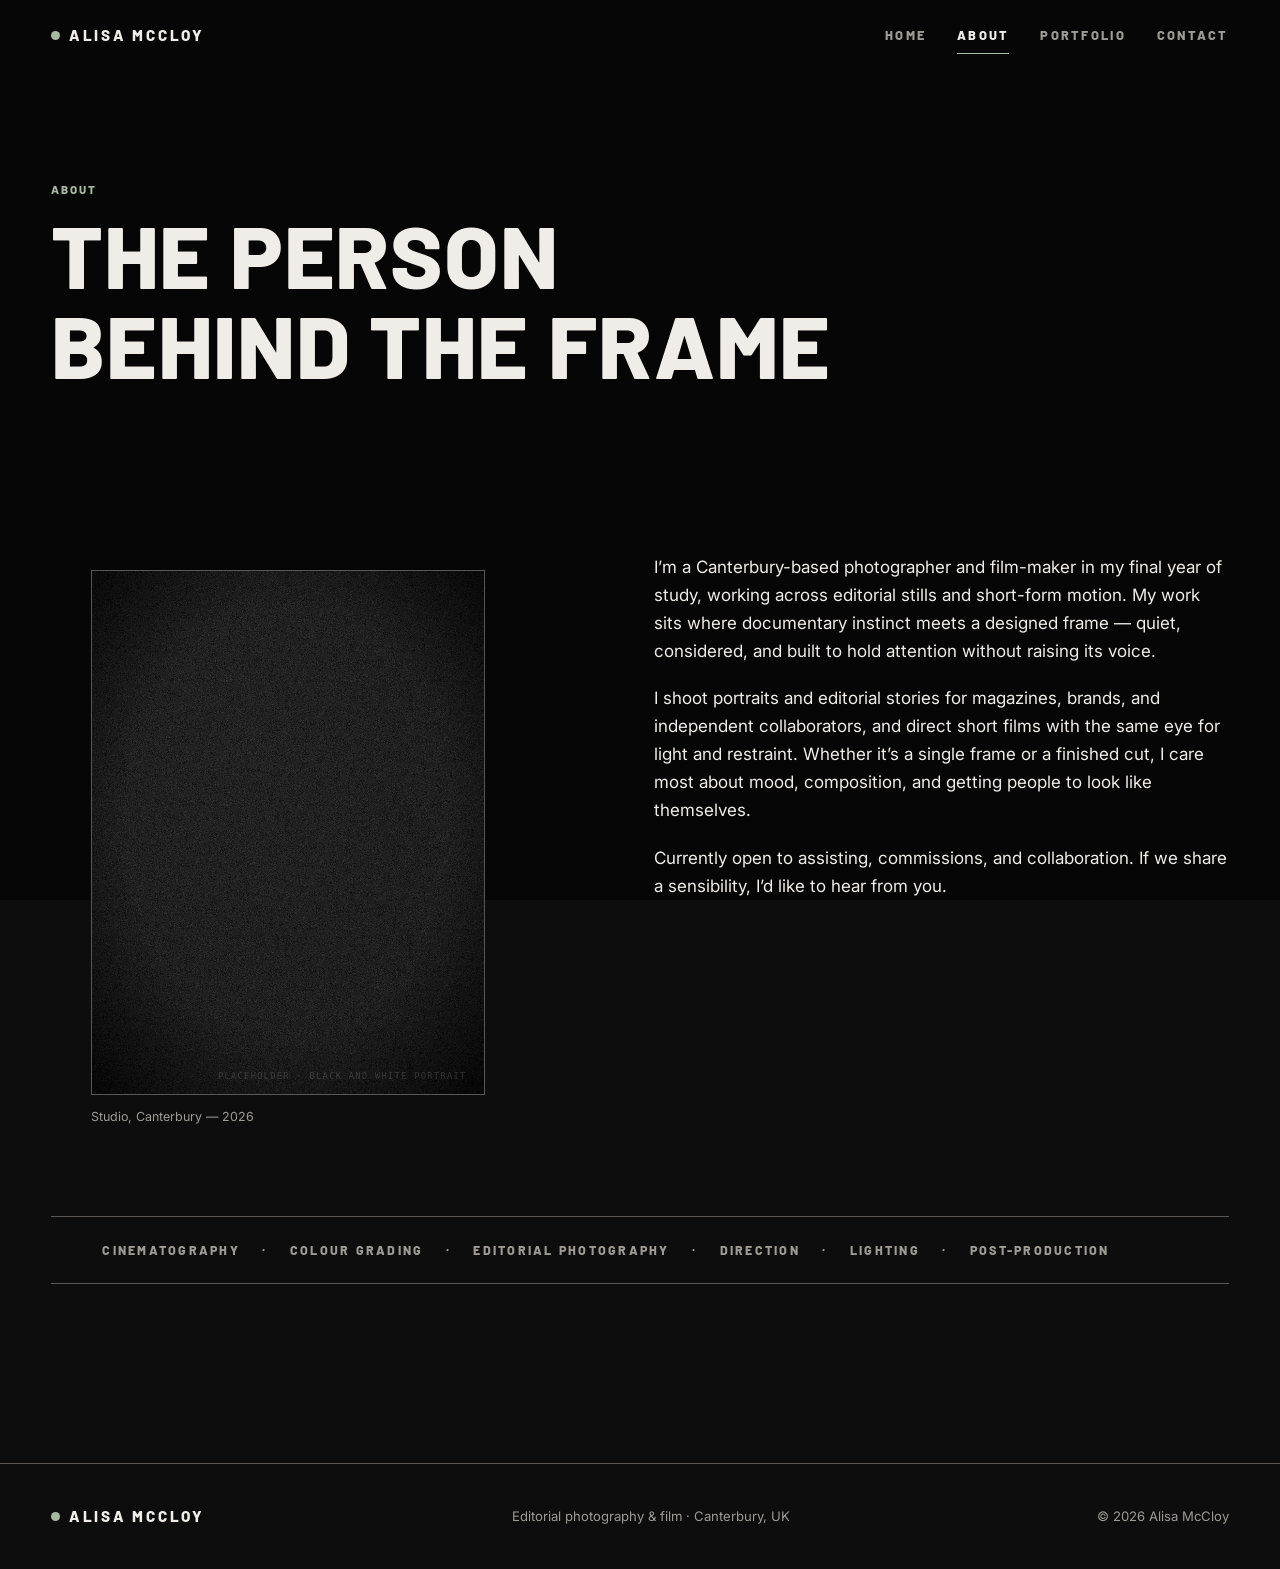
==== about.html @ e1aedb80 "Fix portfolio site for GitHub Pages Fix portfolio site for GitHub Pages" ====
<!DOCTYPE html>
<html lang="en">
<head>
  <meta charset="UTF-8" />
  <meta name="viewport" content="width=device-width, initial-scale=1.0" />
  <title>About — Alisa McCloy</title>
  <meta name="description" content="About Alisa McCloy — a Canterbury-based editorial photographer and film-maker working across stills and motion." />
  <link rel="icon" type="image/svg+xml" href="assets/images/favicon.svg" />
  <link rel="preconnect" href="https://fonts.googleapis.com" />
  <link rel="preconnect" href="https://fonts.gstatic.com" crossorigin />
  <link href="https://fonts.googleapis.com/css2?family=Barlow:wght@800&family=Inter:wght@400;500;600&display=swap" rel="stylesheet" />
  <link rel="stylesheet" href="css/styles.css" />
</head>
<body>
  <a class="skip-link" href="#main">Skip to content</a>

  <div class="bg-stage" data-section="about" aria-hidden="true">
    <div class="bg-stage__layer layer--home"      style="background-image:url('assets/images/bg-home.svg')"></div>
    <div class="bg-stage__layer layer--about"     style="background-image:url('assets/images/bg-about.svg')"></div>
    <div class="bg-stage__layer layer--portfolio" style="background-image:url('assets/images/bg-portfolio.svg')"></div>
    <div class="bg-stage__layer layer--contact"   style="background-image:url('assets/images/bg-contact.svg')"></div>
  </div>

  <header class="nav" id="nav">
    <a class="nav__brand" href="index.html"><span class="dot"></span>Alisa McCloy</a>
    <button class="nav__toggle" aria-label="Toggle menu" aria-expanded="false" aria-controls="nav-links">
      <svg width="22" height="22" viewBox="0 0 22 22" fill="none" stroke="currentColor" stroke-width="1.6"><path d="M3 6h16M3 11h16M3 16h16"/></svg>
    </button>
    <nav class="nav__links" id="nav-links" aria-label="Primary">
      <a class="nav__link" data-bg="home"      href="index.html">Home</a>
      <a class="nav__link" data-bg="about"     href="about.html"     aria-current="page">About</a>
      <a class="nav__link" data-bg="portfolio" href="portfolio.html">Portfolio</a>
      <a class="nav__link" data-bg="contact"   href="contact.html">Contact</a>
    </nav>
  </header>

  <main id="main">
    <header class="page-head container">
      <p class="eyebrow">About</p>
      <h1 class="page-head__title">The Person<br />Behind the Frame</h1>
    </header>

    <section class="section container">
      <div class="grid12 about__grid">
        <figure class="about__portrait">
          <img src="assets/images/portrait.svg" alt="Black-and-white studio portrait of Alisa McCloy" loading="lazy" />
          <figcaption>Studio, Canterbury — 2026</figcaption>
        </figure>
        <div class="about__bio">
          <p>I’m a Canterbury-based photographer and film-maker in my final year of study, working across editorial stills and short-form motion. My work sits where documentary instinct meets a designed frame — quiet, considered, and built to hold attention without raising its voice.</p>
          <p>I shoot portraits and editorial stories for magazines, brands, and independent collaborators, and direct short films with the same eye for light and restraint. Whether it’s a single frame or a finished cut, I care most about mood, composition, and getting people to look like themselves.</p>
          <p>Currently open to assisting, commissions, and collaboration. If we share a sensibility, I’d like to hear from you.</p>
        </div>
      </div>

      <div class="skillstrip">
        <div class="container skillstrip__inner" role="list" aria-label="Skills">
          <span class="skill" role="listitem">Cinematography</span><span class="sep">·</span>
          <span class="skill" role="listitem">Colour Grading</span><span class="sep">·</span>
          <span class="skill" role="listitem">Editorial Photography</span><span class="sep">·</span>
          <span class="skill" role="listitem">Direction</span><span class="sep">·</span>
          <span class="skill" role="listitem">Lighting</span><span class="sep">·</span>
          <span class="skill" role="listitem">Post-Production</span>
        </div>
      </div>
    </section>
  </main>

  <footer class="footer">
    <div class="container footer__row">
      <span class="nav__brand"><span class="dot"></span>Alisa McCloy</span>
      <span class="footer__meta">Editorial photography &amp; film · Canterbury, UK</span>
      <span class="footer__meta">© <span id="yr">2026</span> Alisa McCloy</span>
    </div>
  </footer>

  <script src="js/main.js"></script>
  <script>document.getElementById('yr').textContent = new Date().getFullYear();</script>
</body>
</html>
---- css/styles.css ----
/* ============================================================
   FILM PORTFOLIO — STYLES
   Edit the tokens in :root below to restyle the whole site.
   ============================================================ */

:root {
  /* — Colour palette ————————————————————————————— */
  --bg:             #0D0D0D;
  --surface:        #161616;
  --accent:         #A8B9A3;   /* muted sage */
  --accent-dim:     #7C8A77;   /* dimmer sage for borders / hovers */
  --text-primary:   #F0EDE8;
  --text-secondary: #9E9A94;
  --divider:        #5C5855;
  --scrim:          rgba(0, 0, 0, 0.55);

  /* To revert to gold:    --accent:#C8A96E; --accent-dim:#9b8350;
     For editorial red:    --accent:#BF4D3B; --accent-dim:#8f3a2c; */

  /* — Typography ————————————————————————————————— */
  --font-display: "Barlow", system-ui, sans-serif;
  --font-body:    "Inter", system-ui, sans-serif;
  --nav-tracking: 0.18em;

  /* — Layout ————————————————————————————————————— */
  --maxw: 1280px;
  --gutter: clamp(1.25rem, 4vw, 3.5rem);
  --col-gap: clamp(1rem, 2.2vw, 2rem);
  --nav-h: 72px;
  --ease: 0.4s ease;
}

/* — Reset ——————————————————————————————————————— */
*, *::before, *::after { box-sizing: border-box; }
html { -webkit-text-size-adjust: 100%; scroll-behavior: smooth; }
body {
  margin: 0;
  min-height: 100vh;
  background: var(--bg);
  color: var(--text-primary);
  font-family: var(--font-body);
  font-weight: 400;
  font-size: clamp(1rem, 0.6vw + 0.85rem, 1.0625rem);
  line-height: 1.65;
  -webkit-font-smoothing: antialiased;
  text-rendering: optimizeLegibility;
}
img { display: block; max-width: 100%; height: auto; }
a { color: inherit; text-decoration: none; }
button { font: inherit; cursor: pointer; }
:focus-visible {
  outline: 2px solid var(--accent);
  outline-offset: 3px;
}

/* — Headings (all-caps display per brief; no gradients on type) ——— */
h1, h2, h3, .display {
  font-family: var(--font-display);
  font-weight: 800;
  text-transform: uppercase;
  line-height: 1.02;
  margin: 0;
  letter-spacing: 0.01em;
}

/* — Layout helpers ———————————————————————————————— */
.container { width: 100%; max-width: var(--maxw); margin-inline: auto; padding-inline: var(--gutter); }
.grid12 { display: grid; grid-template-columns: repeat(12, 1fr); gap: var(--col-gap); }
.eyebrow {
  font-family: var(--font-display);
  font-weight: 800;
  text-transform: uppercase;
  letter-spacing: var(--nav-tracking);
  font-size: 0.72rem;
  color: var(--accent);
}
.section { padding-block: clamp(4rem, 9vw, 8rem); }
.divider { height: 1px; background: var(--divider); border: 0; opacity: 0.5; }

/* ============================================================
   NAV-HOVER BACKGROUND CROSSFADE  (the signature interaction)
   A fixed stack of section images sits behind everything.
   Hovering / focusing a nav link fades the matching image in.
   ============================================================ */
.bg-stage { position: fixed; inset: 0; z-index: -2; background: var(--bg); }
.bg-stage__layer {
  position: absolute; inset: 0;
  background-size: cover;
  background-position: center;
  opacity: 0;
  transition: opacity var(--ease);
  will-change: opacity;
}
.bg-stage__layer.is-active { opacity: 1; }
.bg-stage::after {            /* dark scrim so content stays legible */
  content: ""; position: absolute; inset: 0;
  background: var(--scrim); z-index: 1;
}
.bg-stage[data-section="home"]      .layer--home      { opacity: 1; } /* home shows its still by default */
.bg-stage[data-section="home"]      .layer--home.is-active { opacity: 1; }

@media (prefers-reduced-motion: reduce) {
  .bg-stage__layer { transition: none; }
}
@media (hover: none) {
  .hero__cue { display: none; }
}

/* ============================================================
   NAVIGATION
   ============================================================ */
.nav {
  position: fixed; top: 0; left: 0; right: 0; z-index: 50;
  height: var(--nav-h);
  display: flex; align-items: center;
  padding-inline: var(--gutter);
  background: transparent;
  transition: background var(--ease), border-color var(--ease);
  border-bottom: 1px solid transparent;
}
.nav.is-scrolled {
  background: rgba(13, 13, 13, 0.85);
  -webkit-backdrop-filter: blur(10px);
  backdrop-filter: blur(10px);
  border-bottom: 1px solid var(--divider);
}
.nav__brand {
  font-family: var(--font-display); font-weight: 800;
  text-transform: uppercase; letter-spacing: var(--nav-tracking);
  font-size: 0.95rem; color: var(--text-primary);
  display: inline-flex; align-items: center; gap: 0.55rem;
}
.nav__brand .dot { width: 9px; height: 9px; border-radius: 50%; background: var(--accent); }
.nav__links { margin-left: auto; display: flex; gap: clamp(1rem, 2.4vw, 2.6rem); align-items: center; }
.nav__link {
  font-family: var(--font-display); font-weight: 800;
  text-transform: uppercase; letter-spacing: var(--nav-tracking);
  font-size: 0.8rem; color: var(--text-secondary);
  padding-block: 0.4rem;
  position: relative;
  transition: color var(--ease);
}
.nav__link::after {
  content: ""; position: absolute; left: 0; bottom: -2px;
  width: 100%; height: 1px; background: var(--accent);
  transform: scaleX(0); transform-origin: left;
  transition: transform var(--ease);
}
.nav__link:hover, .nav__link:focus-visible { color: var(--text-primary); }
.nav__link:hover::after, .nav__link:focus-visible::after { transform: scaleX(1); }
.nav__link[aria-current="page"] { color: var(--text-primary); }
.nav__link[aria-current="page"]::after { transform: scaleX(1); }

/* Mobile nav toggle */
.nav__toggle { display: none; background: none; border: 0; color: var(--text-primary); padding: 0.4rem; }
.nav__toggle svg { display: block; }

@media (max-width: 760px) {
  .nav__toggle { display: inline-flex; margin-left: auto; }
  .nav__links {
    position: fixed; inset: var(--nav-h) 0 auto 0; margin: 0;
    flex-direction: column; align-items: flex-start; gap: 0;
    background: var(--bg); border-bottom: 1px solid var(--divider);
    padding: 0.5rem var(--gutter) 1.25rem;
    transform: translateY(-120%); transition: transform var(--ease);
  }
  .nav__links.is-open { transform: translateY(0); }
  .nav__link { width: 100%; padding-block: 0.9rem; font-size: 1rem; border-bottom: 1px solid var(--surface); }
}

/* ============================================================
   FOOTER
   ============================================================ */
.footer { border-top: 1px solid var(--divider); padding-block: 2.5rem; margin-top: 4rem; }
.footer__row { display: flex; flex-wrap: wrap; gap: 1rem 2rem; align-items: center; justify-content: space-between; }
.footer__meta { color: var(--text-secondary); font-size: 0.82rem; }
.footer .socials { display: flex; gap: 1.25rem; }

/* ============================================================
   BUTTONS / LINKS
   ============================================================ */
.btn {
  display: inline-flex; align-items: center; gap: 0.7rem;
  font-family: var(--font-display); font-weight: 800;
  text-transform: uppercase; letter-spacing: var(--nav-tracking);
  font-size: 0.8rem;
  color: var(--bg); background: var(--accent);
  padding: 0.95rem 1.6rem; border: 1px solid var(--accent);
  transition: background var(--ease), color var(--ease), transform var(--ease);
}
.btn:hover, .btn:focus-visible { background: transparent; color: var(--accent); }
.btn--ghost { background: transparent; color: var(--text-primary); border-color: var(--divider); }
.btn--ghost:hover, .btn--ghost:focus-visible { color: var(--accent); border-color: var(--accent); }
.btn .arrow { transition: transform var(--ease); }
.btn:hover .arrow { transform: translateX(4px); }

/* ============================================================
   HERO (home)
   ============================================================ */
.hero { min-height: 100vh; display: grid; place-items: center; text-align: center; position: relative; padding-top: var(--nav-h); }
.hero__inner { max-width: 60rem; padding-inline: var(--gutter); }
.hero__title { font-size: clamp(2.6rem, 9.2vw, 7.25rem); letter-spacing: -0.01em; }
.hero__title .line { display: block; }
.hero__title .accent { color: var(--accent); }
.hero__sub { color: var(--text-secondary); max-width: 40ch; margin: 1.5rem auto 2.25rem; }
.hero__cue {
  position: absolute; bottom: 2rem; left: 50%; transform: translateX(-50%);
  font-family: var(--font-display); font-weight: 800; text-transform: uppercase;
  letter-spacing: var(--nav-tracking); font-size: 0.66rem; color: var(--text-secondary);
}

/* Generic page header (about/portfolio/contact) */
.page-head { padding-top: calc(var(--nav-h) + clamp(3rem, 8vw, 6rem)); padding-bottom: clamp(1.5rem, 4vw, 3rem); }
.page-head__title { font-size: clamp(2.4rem, 7vw, 5.5rem); }
.page-head__lede { color: var(--text-secondary); max-width: 52ch; margin-top: 1.25rem; }

/* ============================================================
   ABOUT
   ============================================================ */
.about__grid { align-items: start; }
.about__portrait { grid-column: span 5; }
.about__portrait img { width: 100%; filter: grayscale(1) contrast(1.05); border: 1px solid var(--divider); }
.about__portrait figcaption { color: var(--text-secondary); font-size: 0.78rem; margin-top: 0.75rem; }
.about__bio { grid-column: 7 / span 6; }
.about__bio p { margin-top: 0; }
.about__bio p + p { margin-top: 1.2rem; }
@media (max-width: 860px) {
  .about__portrait, .about__bio { grid-column: 1 / -1; }
  .about__bio { margin-top: 2.5rem; }
}

.skillstrip { border-block: 1px solid var(--divider); margin-top: clamp(2.5rem, 6vw, 4.5rem); }
.skillstrip__inner {
  display: flex; flex-wrap: wrap; gap: 0.6rem 1.4rem; padding-block: 1.4rem;
  font-family: var(--font-display); font-weight: 800; text-transform: uppercase;
  letter-spacing: var(--nav-tracking); font-size: 0.78rem; color: var(--text-secondary);
}
.skillstrip__inner span.sep { color: var(--accent); }
.skillstrip__inner span.skill:hover { color: var(--text-primary); }

/* ============================================================
   PORTFOLIO
   ============================================================ */
.filter { display: inline-flex; gap: 0.4rem; border: 1px solid var(--divider); padding: 0.3rem; margin-bottom: clamp(2rem, 5vw, 3rem); }
.filter__btn {
  font-family: var(--font-display); font-weight: 800; text-transform: uppercase;
  letter-spacing: var(--nav-tracking); font-size: 0.72rem;
  color: var(--text-secondary); background: transparent; border: 0;
  padding: 0.6rem 1.1rem; transition: color var(--ease), background var(--ease);
}
.filter__btn[aria-pressed="true"] { color: var(--bg); background: var(--accent); }

.work-grid { columns: 3; column-gap: var(--col-gap); }
@media (max-width: 900px) { .work-grid { columns: 2; } }
@media (max-width: 560px) { .work-grid { columns: 1; } }
.work {
  break-inside: avoid; margin-bottom: var(--col-gap); position: relative;
  display: block; width: 100%; border: 1px solid transparent; overflow: hidden;
  background: var(--surface); transition: border-color var(--ease);
  -webkit-appearance: none; appearance: none; text-align: left; padding: 0;
  color: inherit;
}
.work img { width: 100%; transition: transform 0.5s ease, opacity var(--ease); }
.work__overlay {
  position: absolute; inset: 0; display: flex; align-items: flex-end;
  padding: 1.1rem; background: linear-gradient(to top, rgba(0,0,0,0.7), rgba(0,0,0,0) 55%);
  opacity: 0; transition: opacity var(--ease);
}
.work__title { font-family: var(--font-display); font-weight: 800; text-transform: uppercase;
  letter-spacing: 0.1em; font-size: 0.82rem; color: var(--text-primary); }
.work__meta { display: block; font-family: var(--font-body); font-weight: 400;
  text-transform: none; letter-spacing: 0; font-size: 0.72rem; color: var(--text-secondary); margin-top: 0.2rem; }
.work:hover, .work:focus-visible { border-color: var(--accent); }
.work:hover .work__overlay, .work:focus-visible .work__overlay { opacity: 1; }
.work[hidden] { display: none; }

/* Lightbox / film modal */
.lightbox { position: fixed; inset: 0; z-index: 100; display: none; place-items: center;
  background: rgba(5,5,5,0.92); padding: var(--gutter); }
.lightbox.is-open { display: grid; }
.lightbox__stage { max-width: min(1100px, 92vw); max-height: 86vh; width: 100%; }
.lightbox__stage img { width: 100%; max-height: 86vh; object-fit: contain; margin-inline: auto; }
.lightbox__frame { position: relative; width: 100%; aspect-ratio: 16 / 9; background: #000; }
.lightbox__frame iframe { position: absolute; inset: 0; width: 100%; height: 100%; border: 0; }
.lightbox__cap { color: var(--text-secondary); font-size: 0.8rem; margin-top: 0.9rem; text-align: center; }
.lightbox__close {
  position: absolute; top: 1.1rem; right: 1.3rem; background: none; border: 1px solid var(--divider);
  color: var(--text-primary); width: 44px; height: 44px; display: grid; place-items: center;
  transition: border-color var(--ease), color var(--ease);
}
.lightbox__close:hover { border-color: var(--accent); color: var(--accent); }

/* ============================================================
   CONTACT
   ============================================================ */
.contact__grid { align-items: start; }
.contact__form { grid-column: 1 / span 7; }
.contact__aside { grid-column: 9 / span 4; }
@media (max-width: 860px) {
  .contact__form, .contact__aside { grid-column: 1 / -1; }
  .contact__aside { margin-top: 2.5rem; }
}
.field { margin-bottom: 1.4rem; }
.field label {
  display: block; font-family: var(--font-display); font-weight: 800; text-transform: uppercase;
  letter-spacing: var(--nav-tracking); font-size: 0.7rem; color: var(--text-secondary); margin-bottom: 0.55rem;
}
.field input, .field textarea {
  width: 100%; background: var(--surface); color: var(--text-primary);
  border: 1px solid var(--divider); padding: 0.9rem 1rem; font: inherit;
  transition: border-color var(--ease);
}
.field input:focus, .field textarea:focus { outline: none; border-color: var(--accent); }
.field textarea { min-height: 160px; resize: vertical; }
.form__status { min-height: 1.4rem; font-size: 0.85rem; color: var(--accent); margin-top: 0.4rem; }
.contact__aside h3 { font-size: 1rem; letter-spacing: 0.08em; margin-bottom: 0.6rem; }
.contact__aside a.maillink { color: var(--accent); border-bottom: 1px solid var(--accent-dim); }
.contact__aside .loc { color: var(--text-secondary); font-size: 0.85rem; margin-top: 1.5rem; }
.socials a {
  display: inline-flex; align-items: center; gap: 0.5rem; color: var(--text-secondary);
  font-family: var(--font-display); font-weight: 800; text-transform: uppercase;
  letter-spacing: 0.12em; font-size: 0.74rem; transition: color var(--ease);
}
.socials a:hover, .socials a:focus-visible { color: var(--accent); }
.contact__aside .socials { display: flex; gap: 1.4rem; margin-top: 1.25rem; flex-wrap: wrap; }

/* Utility */
.visually-hidden {
  position: absolute !important; width: 1px; height: 1px; padding: 0; margin: -1px;
  overflow: hidden; clip: rect(0 0 0 0); white-space: nowrap; border: 0;
}
.skip-link {
  position: absolute; left: 0.5rem; top: -3rem; z-index: 200; background: var(--accent);
  color: var(--bg); padding: 0.6rem 1rem; font-family: var(--font-display); font-weight: 800;
  text-transform: uppercase; letter-spacing: var(--nav-tracking); font-size: 0.75rem;
  transition: top var(--ease);
}
.skip-link:focus { top: 0.5rem; }
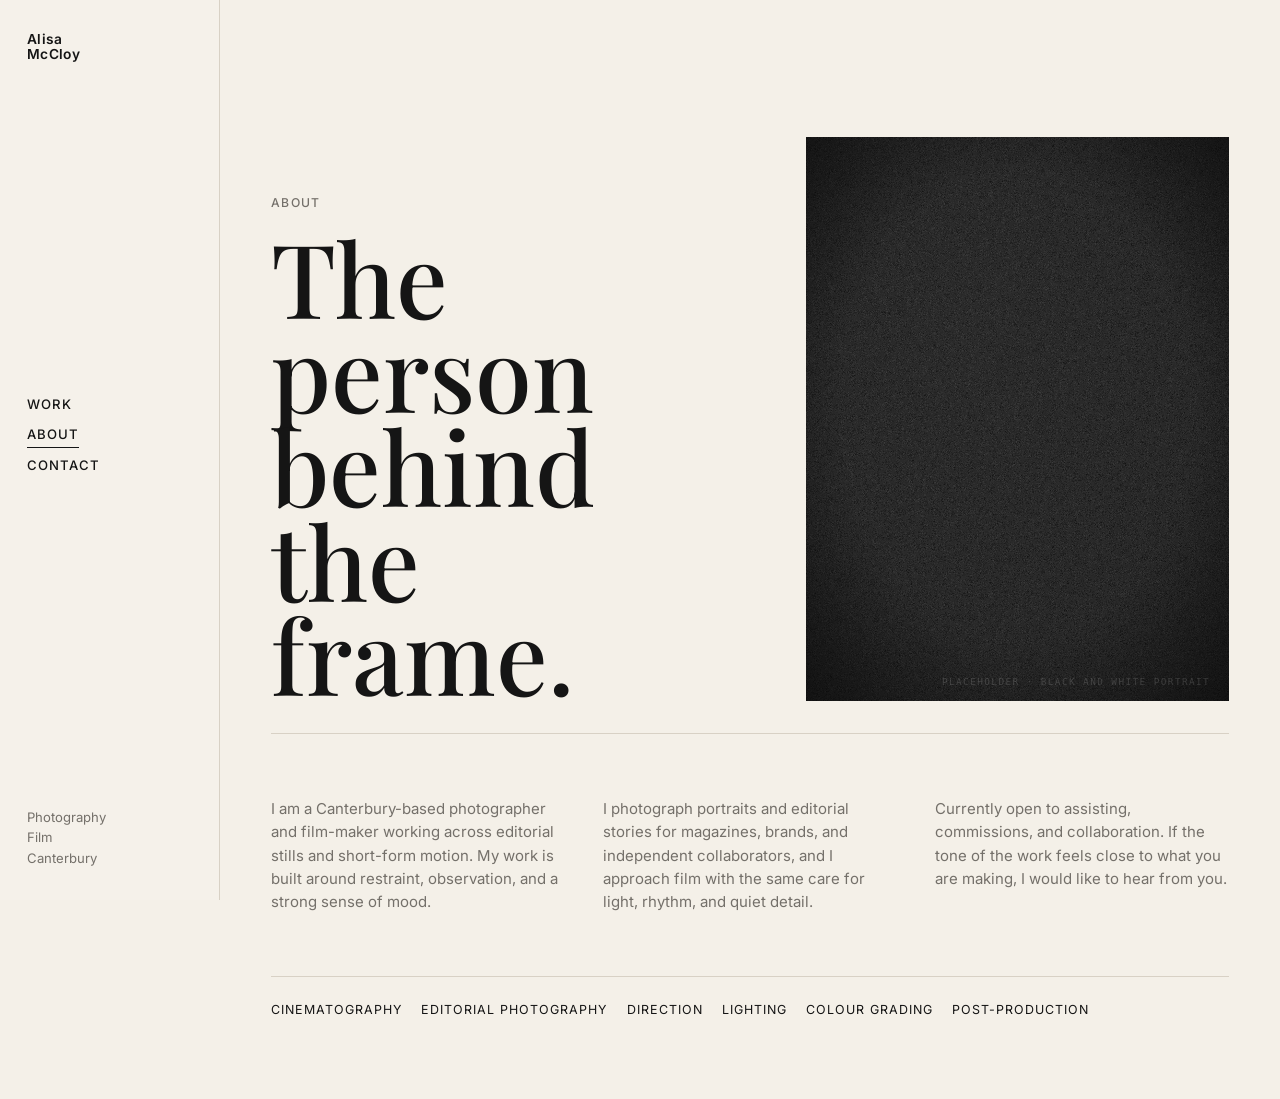
==== commit 7da29cab: "Redesign portfolio site" ====
--- a/about.html
+++ b/about.html
@@ -3,78 +3,55 @@
 <head>
   <meta charset="UTF-8" />
   <meta name="viewport" content="width=device-width, initial-scale=1.0" />
-  <title>About — Alisa McCloy</title>
-  <meta name="description" content="About Alisa McCloy — a Canterbury-based editorial photographer and film-maker working across stills and motion." />
+  <title>About - Alisa McCloy</title>
+  <meta name="description" content="About Alisa McCloy, a Canterbury-based photographer and film-maker." />
   <link rel="icon" type="image/svg+xml" href="assets/images/favicon.svg" />
   <link rel="preconnect" href="https://fonts.googleapis.com" />
   <link rel="preconnect" href="https://fonts.gstatic.com" crossorigin />
-  <link href="https://fonts.googleapis.com/css2?family=Barlow:wght@800&family=Inter:wght@400;500;600&display=swap" rel="stylesheet" />
+  <link href="https://fonts.googleapis.com/css2?family=Inter:wght@400;500;600&family=Playfair+Display:wght@500;600&display=swap" rel="stylesheet" />
   <link rel="stylesheet" href="css/styles.css" />
 </head>
-<body>
+<body data-page="about">
   <a class="skip-link" href="#main">Skip to content</a>
 
-  <div class="bg-stage" data-section="about" aria-hidden="true">
-    <div class="bg-stage__layer layer--home"      style="background-image:url('assets/images/bg-home.svg')"></div>
-    <div class="bg-stage__layer layer--about"     style="background-image:url('assets/images/bg-about.svg')"></div>
-    <div class="bg-stage__layer layer--portfolio" style="background-image:url('assets/images/bg-portfolio.svg')"></div>
-    <div class="bg-stage__layer layer--contact"   style="background-image:url('assets/images/bg-contact.svg')"></div>
-  </div>
-
-  <header class="nav" id="nav">
-    <a class="nav__brand" href="index.html"><span class="dot"></span>Alisa McCloy</a>
-    <button class="nav__toggle" aria-label="Toggle menu" aria-expanded="false" aria-controls="nav-links">
-      <svg width="22" height="22" viewBox="0 0 22 22" fill="none" stroke="currentColor" stroke-width="1.6"><path d="M3 6h16M3 11h16M3 16h16"/></svg>
-    </button>
-    <nav class="nav__links" id="nav-links" aria-label="Primary">
-      <a class="nav__link" data-bg="home"      href="index.html">Home</a>
-      <a class="nav__link" data-bg="about"     href="about.html"     aria-current="page">About</a>
-      <a class="nav__link" data-bg="portfolio" href="portfolio.html">Portfolio</a>
-      <a class="nav__link" data-bg="contact"   href="contact.html">Contact</a>
+  <header class="side-nav" aria-label="Site navigation">
+    <a class="brand" href="index.html">Alisa<br />McCloy</a>
+    <button class="menu-toggle" type="button" aria-expanded="false" aria-controls="site-menu">Menu</button>
+    <nav class="site-menu" id="site-menu">
+      <a href="portfolio.html">Work</a>
+      <a href="about.html" aria-current="page">About</a>
+      <a href="contact.html">Contact</a>
     </nav>
+    <p class="side-note">Photography<br />Film<br />Canterbury</p>
   </header>
 
-  <main id="main">
-    <header class="page-head container">
-      <p class="eyebrow">About</p>
-      <h1 class="page-head__title">The Person<br />Behind the Frame</h1>
-    </header>
+  <main id="main" class="page about-page">
+    <section class="split-intro">
+      <div>
+        <p class="kicker">About</p>
+        <h1>The person behind the frame.</h1>
+      </div>
+      <figure>
+        <img src="assets/images/portrait.svg" alt="Black-and-white studio portrait of Alisa McCloy" />
+      </figure>
+    </section>
 
-    <section class="section container">
-      <div class="grid12 about__grid">
-        <figure class="about__portrait">
-          <img src="assets/images/portrait.svg" alt="Black-and-white studio portrait of Alisa McCloy" loading="lazy" />
-          <figcaption>Studio, Canterbury — 2026</figcaption>
-        </figure>
-        <div class="about__bio">
-          <p>I’m a Canterbury-based photographer and film-maker in my final year of study, working across editorial stills and short-form motion. My work sits where documentary instinct meets a designed frame — quiet, considered, and built to hold attention without raising its voice.</p>
-          <p>I shoot portraits and editorial stories for magazines, brands, and independent collaborators, and direct short films with the same eye for light and restraint. Whether it’s a single frame or a finished cut, I care most about mood, composition, and getting people to look like themselves.</p>
-          <p>Currently open to assisting, commissions, and collaboration. If we share a sensibility, I’d like to hear from you.</p>
-        </div>
-      </div>
+    <section class="text-grid">
+      <p>I am a Canterbury-based photographer and film-maker working across editorial stills and short-form motion. My work is built around restraint, observation, and a strong sense of mood.</p>
+      <p>I photograph portraits and editorial stories for magazines, brands, and independent collaborators, and I approach film with the same care for light, rhythm, and quiet detail.</p>
+      <p>Currently open to assisting, commissions, and collaboration. If the tone of the work feels close to what you are making, I would like to hear from you.</p>
+    </section>
 
-      <div class="skillstrip">
-        <div class="container skillstrip__inner" role="list" aria-label="Skills">
-          <span class="skill" role="listitem">Cinematography</span><span class="sep">·</span>
-          <span class="skill" role="listitem">Colour Grading</span><span class="sep">·</span>
-          <span class="skill" role="listitem">Editorial Photography</span><span class="sep">·</span>
-          <span class="skill" role="listitem">Direction</span><span class="sep">·</span>
-          <span class="skill" role="listitem">Lighting</span><span class="sep">·</span>
-          <span class="skill" role="listitem">Post-Production</span>
-        </div>
-      </div>
+    <section class="services" aria-label="Skills">
+      <span>Cinematography</span>
+      <span>Editorial Photography</span>
+      <span>Direction</span>
+      <span>Lighting</span>
+      <span>Colour Grading</span>
+      <span>Post-Production</span>
     </section>
   </main>
 
-  <footer class="footer">
-    <div class="container footer__row">
-      <span class="nav__brand"><span class="dot"></span>Alisa McCloy</span>
-      <span class="footer__meta">Editorial photography &amp; film · Canterbury, UK</span>
-      <span class="footer__meta">© <span id="yr">2026</span> Alisa McCloy</span>
-    </div>
-  </footer>
-
   <script src="js/main.js"></script>
-  <script>document.getElementById('yr').textContent = new Date().getFullYear();</script>
 </body>
 </html>
--- a/css/styles.css
+++ b/css/styles.css
@@ -1,338 +1,552 @@
-/* ============================================================
-   FILM PORTFOLIO — STYLES
-   Edit the tokens in :root below to restyle the whole site.
-   ============================================================ */
-
 :root {
-  /* — Colour palette ————————————————————————————— */
-  --bg:             #0D0D0D;
-  --surface:        #161616;
-  --accent:         #A8B9A3;   /* muted sage */
-  --accent-dim:     #7C8A77;   /* dimmer sage for borders / hovers */
-  --text-primary:   #F0EDE8;
-  --text-secondary: #9E9A94;
-  --divider:        #5C5855;
-  --scrim:          rgba(0, 0, 0, 0.55);
-
-  /* To revert to gold:    --accent:#C8A96E; --accent-dim:#9b8350;
-     For editorial red:    --accent:#BF4D3B; --accent-dim:#8f3a2c; */
-
-  /* — Typography ————————————————————————————————— */
-  --font-display: "Barlow", system-ui, sans-serif;
-  --font-body:    "Inter", system-ui, sans-serif;
-  --nav-tracking: 0.18em;
-
-  /* — Layout ————————————————————————————————————— */
-  --maxw: 1280px;
-  --gutter: clamp(1.25rem, 4vw, 3.5rem);
-  --col-gap: clamp(1rem, 2.2vw, 2rem);
-  --nav-h: 72px;
-  --ease: 0.4s ease;
-}
-
-/* — Reset ——————————————————————————————————————— */
-*, *::before, *::after { box-sizing: border-box; }
-html { -webkit-text-size-adjust: 100%; scroll-behavior: smooth; }
+  --paper: #f4f0e8;
+  --ink: #151515;
+  --muted: #74706a;
+  --line: #d8d1c5;
+  --wash: #e9e2d7;
+  --font-serif: "Playfair Display", Georgia, serif;
+  --font-sans: "Inter", Arial, sans-serif;
+  --side: 220px;
+  --gutter: clamp(1.25rem, 4vw, 4rem);
+  --ease: 240ms ease;
+}
+
+*,
+*::before,
+*::after {
+  box-sizing: border-box;
+}
+
+html {
+  -webkit-text-size-adjust: 100%;
+}
+
 body {
   margin: 0;
-  min-height: 100vh;
-  background: var(--bg);
-  color: var(--text-primary);
-  font-family: var(--font-body);
-  font-weight: 400;
-  font-size: clamp(1rem, 0.6vw + 0.85rem, 1.0625rem);
-  line-height: 1.65;
+  background: var(--paper);
+  color: var(--ink);
+  font-family: var(--font-sans);
+  font-size: 15px;
+  line-height: 1.55;
   -webkit-font-smoothing: antialiased;
   text-rendering: optimizeLegibility;
 }
-img { display: block; max-width: 100%; height: auto; }
-a { color: inherit; text-decoration: none; }
-button { font: inherit; cursor: pointer; }
+
+img {
+  display: block;
+  max-width: 100%;
+  height: auto;
+}
+
+a {
+  color: inherit;
+  text-decoration: none;
+}
+
+button,
+input,
+textarea {
+  font: inherit;
+}
+
+button {
+  cursor: pointer;
+}
+
 :focus-visible {
-  outline: 2px solid var(--accent);
-  outline-offset: 3px;
-}
-
-/* — Headings (all-caps display per brief; no gradients on type) ——— */
-h1, h2, h3, .display {
-  font-family: var(--font-display);
-  font-weight: 800;
+  outline: 1px solid var(--ink);
+  outline-offset: 4px;
+}
+
+.skip-link {
+  position: fixed;
+  top: 1rem;
+  left: 1rem;
+  z-index: 100;
+  transform: translateY(-180%);
+  background: var(--ink);
+  color: var(--paper);
+  padding: 0.7rem 1rem;
+}
+
+.skip-link:focus {
+  transform: translateY(0);
+}
+
+.side-nav {
+  position: fixed;
+  inset: 0 auto 0 0;
+  z-index: 30;
+  width: var(--side);
+  display: grid;
+  grid-template-rows: auto 1fr auto;
+  padding: 2rem 1.7rem;
+  border-right: 1px solid var(--line);
+  background: color-mix(in srgb, var(--paper) 92%, white);
+}
+
+.brand {
+  width: max-content;
+  font-size: 0.86rem;
+  font-weight: 600;
+  line-height: 1.1;
+  letter-spacing: 0.02em;
+}
+
+.menu-toggle {
+  display: none;
+}
+
+.site-menu {
+  align-self: center;
+  display: grid;
+  gap: 0.65rem;
+}
+
+.site-menu a,
+.text-link,
+.filter__btn,
+.social-links a {
+  position: relative;
+  width: max-content;
+  border: 0;
+  background: transparent;
+  color: var(--ink);
+  padding: 0;
+  font-size: 0.82rem;
+  font-weight: 500;
+  letter-spacing: 0.08em;
   text-transform: uppercase;
-  line-height: 1.02;
-  margin: 0;
-  letter-spacing: 0.01em;
-}
-
-/* — Layout helpers ———————————————————————————————— */
-.container { width: 100%; max-width: var(--maxw); margin-inline: auto; padding-inline: var(--gutter); }
-.grid12 { display: grid; grid-template-columns: repeat(12, 1fr); gap: var(--col-gap); }
-.eyebrow {
-  font-family: var(--font-display);
-  font-weight: 800;
+}
+
+.site-menu a::after,
+.text-link::after,
+.social-links a::after {
+  content: "";
+  position: absolute;
+  left: 0;
+  right: 0;
+  bottom: -0.18rem;
+  height: 1px;
+  background: currentColor;
+  transform: scaleX(0);
+  transform-origin: left;
+  transition: transform var(--ease);
+}
+
+.site-menu a:hover::after,
+.site-menu a:focus-visible::after,
+.site-menu a[aria-current="page"]::after,
+.text-link:hover::after,
+.text-link:focus-visible::after,
+.social-links a:hover::after,
+.social-links a:focus-visible::after {
+  transform: scaleX(1);
+}
+
+.side-note {
+  margin: 0;
+  color: var(--muted);
+  font-size: 0.82rem;
+}
+
+.home,
+.page {
+  min-height: 100vh;
+  margin-left: var(--side);
+}
+
+.home {
+  display: grid;
+  grid-template-columns: minmax(0, 1fr) minmax(18rem, 32vw);
+  align-items: end;
+  gap: clamp(2rem, 5vw, 5rem);
+  padding: 2rem var(--gutter);
+}
+
+.home-stage {
+  position: relative;
+  align-self: center;
+  min-height: min(78vh, 760px);
+}
+
+.home-image {
+  position: absolute;
+  inset: 0;
+  margin: 0;
+  opacity: 0;
+  transform: translateY(12px);
+  transition: opacity 420ms ease, transform 420ms ease;
+}
+
+.home-image.is-active {
+  opacity: 1;
+  transform: translateY(0);
+}
+
+.home-image img {
+  width: 100%;
+  height: min(78vh, 760px);
+  object-fit: cover;
+  background: var(--wash);
+  filter: saturate(0.75) contrast(0.98);
+}
+
+.home-copy {
+  max-width: 24rem;
+  padding-bottom: 3vh;
+}
+
+.kicker {
+  margin: 0 0 1.1rem;
+  color: var(--muted);
+  font-size: 0.76rem;
+  font-weight: 500;
+  letter-spacing: 0.1em;
   text-transform: uppercase;
-  letter-spacing: var(--nav-tracking);
-  font-size: 0.72rem;
-  color: var(--accent);
-}
-.section { padding-block: clamp(4rem, 9vw, 8rem); }
-.divider { height: 1px; background: var(--divider); border: 0; opacity: 0.5; }
-
-/* ============================================================
-   NAV-HOVER BACKGROUND CROSSFADE  (the signature interaction)
-   A fixed stack of section images sits behind everything.
-   Hovering / focusing a nav link fades the matching image in.
-   ============================================================ */
-.bg-stage { position: fixed; inset: 0; z-index: -2; background: var(--bg); }
-.bg-stage__layer {
-  position: absolute; inset: 0;
-  background-size: cover;
-  background-position: center;
-  opacity: 0;
-  transition: opacity var(--ease);
-  will-change: opacity;
-}
-.bg-stage__layer.is-active { opacity: 1; }
-.bg-stage::after {            /* dark scrim so content stays legible */
-  content: ""; position: absolute; inset: 0;
-  background: var(--scrim); z-index: 1;
-}
-.bg-stage[data-section="home"]      .layer--home      { opacity: 1; } /* home shows its still by default */
-.bg-stage[data-section="home"]      .layer--home.is-active { opacity: 1; }
-
-@media (prefers-reduced-motion: reduce) {
-  .bg-stage__layer { transition: none; }
-}
-@media (hover: none) {
-  .hero__cue { display: none; }
-}
-
-/* ============================================================
-   NAVIGATION
-   ============================================================ */
-.nav {
-  position: fixed; top: 0; left: 0; right: 0; z-index: 50;
-  height: var(--nav-h);
-  display: flex; align-items: center;
-  padding-inline: var(--gutter);
+}
+
+h1 {
+  margin: 0;
+  font-family: var(--font-serif);
+  font-size: clamp(3.4rem, 8vw, 9rem);
+  font-weight: 500;
+  line-height: 0.92;
+  letter-spacing: 0;
+}
+
+.home-copy p:not(.kicker) {
+  max-width: 20rem;
+  margin: 1.5rem 0 1.8rem;
+  color: var(--muted);
+}
+
+.page {
+  padding: 2rem var(--gutter) 5rem;
+}
+
+.page-head {
+  min-height: 44vh;
+  display: grid;
+  align-content: end;
+  border-bottom: 1px solid var(--line);
+  padding-bottom: 2rem;
+}
+
+.page-head h1,
+.split-intro h1,
+.contact-hero h1 {
+  max-width: 11ch;
+}
+
+.filter {
+  display: flex;
+  flex-wrap: wrap;
+  gap: 1rem 1.4rem;
+  padding: 1.4rem 0 2rem;
+}
+
+.filter__btn {
+  color: var(--muted);
+}
+
+.filter__btn[aria-pressed="true"] {
+  color: var(--ink);
+}
+
+.project-list {
+  display: grid;
+  grid-template-columns: repeat(2, minmax(0, 1fr));
+  gap: clamp(2rem, 5vw, 5rem) clamp(1.5rem, 3vw, 3rem);
+}
+
+.project-card {
+  display: grid;
+  gap: 0.8rem;
+  border: 0;
   background: transparent;
-  transition: background var(--ease), border-color var(--ease);
-  border-bottom: 1px solid transparent;
-}
-.nav.is-scrolled {
-  background: rgba(13, 13, 13, 0.85);
-  -webkit-backdrop-filter: blur(10px);
-  backdrop-filter: blur(10px);
-  border-bottom: 1px solid var(--divider);
-}
-.nav__brand {
-  font-family: var(--font-display); font-weight: 800;
-  text-transform: uppercase; letter-spacing: var(--nav-tracking);
-  font-size: 0.95rem; color: var(--text-primary);
-  display: inline-flex; align-items: center; gap: 0.55rem;
-}
-.nav__brand .dot { width: 9px; height: 9px; border-radius: 50%; background: var(--accent); }
-.nav__links { margin-left: auto; display: flex; gap: clamp(1rem, 2.4vw, 2.6rem); align-items: center; }
-.nav__link {
-  font-family: var(--font-display); font-weight: 800;
-  text-transform: uppercase; letter-spacing: var(--nav-tracking);
-  font-size: 0.8rem; color: var(--text-secondary);
-  padding-block: 0.4rem;
-  position: relative;
-  transition: color var(--ease);
-}
-.nav__link::after {
-  content: ""; position: absolute; left: 0; bottom: -2px;
-  width: 100%; height: 1px; background: var(--accent);
-  transform: scaleX(0); transform-origin: left;
-  transition: transform var(--ease);
-}
-.nav__link:hover, .nav__link:focus-visible { color: var(--text-primary); }
-.nav__link:hover::after, .nav__link:focus-visible::after { transform: scaleX(1); }
-.nav__link[aria-current="page"] { color: var(--text-primary); }
-.nav__link[aria-current="page"]::after { transform: scaleX(1); }
-
-/* Mobile nav toggle */
-.nav__toggle { display: none; background: none; border: 0; color: var(--text-primary); padding: 0.4rem; }
-.nav__toggle svg { display: block; }
-
-@media (max-width: 760px) {
-  .nav__toggle { display: inline-flex; margin-left: auto; }
-  .nav__links {
-    position: fixed; inset: var(--nav-h) 0 auto 0; margin: 0;
-    flex-direction: column; align-items: flex-start; gap: 0;
-    background: var(--bg); border-bottom: 1px solid var(--divider);
-    padding: 0.5rem var(--gutter) 1.25rem;
-    transform: translateY(-120%); transition: transform var(--ease);
-  }
-  .nav__links.is-open { transform: translateY(0); }
-  .nav__link { width: 100%; padding-block: 0.9rem; font-size: 1rem; border-bottom: 1px solid var(--surface); }
-}
-
-/* ============================================================
-   FOOTER
-   ============================================================ */
-.footer { border-top: 1px solid var(--divider); padding-block: 2.5rem; margin-top: 4rem; }
-.footer__row { display: flex; flex-wrap: wrap; gap: 1rem 2rem; align-items: center; justify-content: space-between; }
-.footer__meta { color: var(--text-secondary); font-size: 0.82rem; }
-.footer .socials { display: flex; gap: 1.25rem; }
-
-/* ============================================================
-   BUTTONS / LINKS
-   ============================================================ */
-.btn {
-  display: inline-flex; align-items: center; gap: 0.7rem;
-  font-family: var(--font-display); font-weight: 800;
-  text-transform: uppercase; letter-spacing: var(--nav-tracking);
+  padding: 0;
+  text-align: left;
+  color: var(--ink);
+}
+
+.project-card:nth-child(2n) {
+  transform: translateY(4rem);
+}
+
+.project-card img {
+  width: 100%;
+  aspect-ratio: 4 / 5;
+  object-fit: cover;
+  background: var(--wash);
+  filter: saturate(0.72);
+  transition: filter var(--ease), transform var(--ease);
+}
+
+.project-card:hover img,
+.project-card:focus-visible img {
+  filter: saturate(1) contrast(1.02);
+  transform: translateY(-3px);
+}
+
+.project-card b,
+.project-card small {
+  display: block;
+}
+
+.project-card b {
+  font-family: var(--font-serif);
+  font-size: 1.25rem;
+  font-weight: 500;
+}
+
+.project-card small {
+  color: var(--muted);
   font-size: 0.8rem;
-  color: var(--bg); background: var(--accent);
-  padding: 0.95rem 1.6rem; border: 1px solid var(--accent);
-  transition: background var(--ease), color var(--ease), transform var(--ease);
-}
-.btn:hover, .btn:focus-visible { background: transparent; color: var(--accent); }
-.btn--ghost { background: transparent; color: var(--text-primary); border-color: var(--divider); }
-.btn--ghost:hover, .btn--ghost:focus-visible { color: var(--accent); border-color: var(--accent); }
-.btn .arrow { transition: transform var(--ease); }
-.btn:hover .arrow { transform: translateX(4px); }
-
-/* ============================================================
-   HERO (home)
-   ============================================================ */
-.hero { min-height: 100vh; display: grid; place-items: center; text-align: center; position: relative; padding-top: var(--nav-h); }
-.hero__inner { max-width: 60rem; padding-inline: var(--gutter); }
-.hero__title { font-size: clamp(2.6rem, 9.2vw, 7.25rem); letter-spacing: -0.01em; }
-.hero__title .line { display: block; }
-.hero__title .accent { color: var(--accent); }
-.hero__sub { color: var(--text-secondary); max-width: 40ch; margin: 1.5rem auto 2.25rem; }
-.hero__cue {
-  position: absolute; bottom: 2rem; left: 50%; transform: translateX(-50%);
-  font-family: var(--font-display); font-weight: 800; text-transform: uppercase;
-  letter-spacing: var(--nav-tracking); font-size: 0.66rem; color: var(--text-secondary);
-}
-
-/* Generic page header (about/portfolio/contact) */
-.page-head { padding-top: calc(var(--nav-h) + clamp(3rem, 8vw, 6rem)); padding-bottom: clamp(1.5rem, 4vw, 3rem); }
-.page-head__title { font-size: clamp(2.4rem, 7vw, 5.5rem); }
-.page-head__lede { color: var(--text-secondary); max-width: 52ch; margin-top: 1.25rem; }
-
-/* ============================================================
-   ABOUT
-   ============================================================ */
-.about__grid { align-items: start; }
-.about__portrait { grid-column: span 5; }
-.about__portrait img { width: 100%; filter: grayscale(1) contrast(1.05); border: 1px solid var(--divider); }
-.about__portrait figcaption { color: var(--text-secondary); font-size: 0.78rem; margin-top: 0.75rem; }
-.about__bio { grid-column: 7 / span 6; }
-.about__bio p { margin-top: 0; }
-.about__bio p + p { margin-top: 1.2rem; }
+}
+
+.project-card[hidden] {
+  display: none;
+}
+
+.split-intro {
+  min-height: 78vh;
+  display: grid;
+  grid-template-columns: minmax(0, 0.8fr) minmax(18rem, 0.72fr);
+  align-items: end;
+  gap: clamp(2rem, 5vw, 5rem);
+  border-bottom: 1px solid var(--line);
+  padding-bottom: 2rem;
+}
+
+.split-intro figure {
+  margin: 0;
+}
+
+.split-intro img {
+  width: 100%;
+  max-height: 72vh;
+  object-fit: cover;
+  background: var(--wash);
+  filter: grayscale(1) contrast(0.95);
+}
+
+.text-grid {
+  display: grid;
+  grid-template-columns: repeat(3, minmax(0, 1fr));
+  gap: clamp(1.5rem, 3vw, 3rem);
+  padding: 3rem 0;
+  color: var(--muted);
+}
+
+.services {
+  display: flex;
+  flex-wrap: wrap;
+  gap: 0.7rem 1.2rem;
+  border-top: 1px solid var(--line);
+  padding-top: 1.4rem;
+}
+
+.services span {
+  font-size: 0.78rem;
+  letter-spacing: 0.08em;
+  text-transform: uppercase;
+}
+
+.contact-hero {
+  min-height: 62vh;
+  display: grid;
+  align-content: end;
+  gap: 1.2rem;
+  border-bottom: 1px solid var(--line);
+  padding-bottom: 2rem;
+}
+
+.large-mail {
+  width: max-content;
+  font-family: var(--font-serif);
+  font-size: clamp(1.8rem, 4vw, 4.6rem);
+  line-height: 1;
+}
+
+.contact-grid {
+  display: grid;
+  grid-template-columns: minmax(0, 0.8fr) minmax(16rem, 0.4fr);
+  gap: clamp(2rem, 6vw, 6rem);
+  padding-top: 3rem;
+}
+
+form {
+  display: grid;
+  gap: 1.4rem;
+}
+
+label {
+  display: grid;
+  gap: 0.5rem;
+  color: var(--muted);
+  font-size: 0.78rem;
+  letter-spacing: 0.08em;
+  text-transform: uppercase;
+}
+
+input,
+textarea {
+  width: 100%;
+  border: 0;
+  border-bottom: 1px solid var(--line);
+  background: transparent;
+  color: var(--ink);
+  padding: 0.75rem 0;
+  font-size: 1rem;
+  letter-spacing: 0;
+  text-transform: none;
+}
+
+textarea {
+  min-height: 9rem;
+  resize: vertical;
+}
+
+.form-status {
+  min-height: 1.2rem;
+  margin: 0;
+  color: var(--muted);
+}
+
+.contact-grid aside {
+  color: var(--muted);
+}
+
+.social-links {
+  display: grid;
+  gap: 0.65rem;
+  margin-top: 2rem;
+}
+
+.lightbox {
+  position: fixed;
+  inset: 0;
+  z-index: 80;
+  display: none;
+  place-items: center;
+  padding: var(--gutter);
+  background: rgba(244, 240, 232, 0.94);
+}
+
+.lightbox.is-open {
+  display: grid;
+}
+
+.lightbox figure {
+  max-width: min(980px, 88vw);
+  margin: 0;
+}
+
+.lightbox img {
+  max-height: 78vh;
+  margin-inline: auto;
+  object-fit: contain;
+}
+
+.lightbox__caption {
+  margin-top: 1rem;
+  color: var(--muted);
+  text-align: center;
+}
+
+.lightbox__close {
+  position: absolute;
+  top: 1.5rem;
+  right: 1.5rem;
+  border: 0;
+  background: transparent;
+  color: var(--ink);
+  font-size: 0.78rem;
+  letter-spacing: 0.08em;
+  text-transform: uppercase;
+}
+
 @media (max-width: 860px) {
-  .about__portrait, .about__bio { grid-column: 1 / -1; }
-  .about__bio { margin-top: 2.5rem; }
-}
-
-.skillstrip { border-block: 1px solid var(--divider); margin-top: clamp(2.5rem, 6vw, 4.5rem); }
-.skillstrip__inner {
-  display: flex; flex-wrap: wrap; gap: 0.6rem 1.4rem; padding-block: 1.4rem;
-  font-family: var(--font-display); font-weight: 800; text-transform: uppercase;
-  letter-spacing: var(--nav-tracking); font-size: 0.78rem; color: var(--text-secondary);
-}
-.skillstrip__inner span.sep { color: var(--accent); }
-.skillstrip__inner span.skill:hover { color: var(--text-primary); }
-
-/* ============================================================
-   PORTFOLIO
-   ============================================================ */
-.filter { display: inline-flex; gap: 0.4rem; border: 1px solid var(--divider); padding: 0.3rem; margin-bottom: clamp(2rem, 5vw, 3rem); }
-.filter__btn {
-  font-family: var(--font-display); font-weight: 800; text-transform: uppercase;
-  letter-spacing: var(--nav-tracking); font-size: 0.72rem;
-  color: var(--text-secondary); background: transparent; border: 0;
-  padding: 0.6rem 1.1rem; transition: color var(--ease), background var(--ease);
-}
-.filter__btn[aria-pressed="true"] { color: var(--bg); background: var(--accent); }
-
-.work-grid { columns: 3; column-gap: var(--col-gap); }
-@media (max-width: 900px) { .work-grid { columns: 2; } }
-@media (max-width: 560px) { .work-grid { columns: 1; } }
-.work {
-  break-inside: avoid; margin-bottom: var(--col-gap); position: relative;
-  display: block; width: 100%; border: 1px solid transparent; overflow: hidden;
-  background: var(--surface); transition: border-color var(--ease);
-  -webkit-appearance: none; appearance: none; text-align: left; padding: 0;
-  color: inherit;
-}
-.work img { width: 100%; transition: transform 0.5s ease, opacity var(--ease); }
-.work__overlay {
-  position: absolute; inset: 0; display: flex; align-items: flex-end;
-  padding: 1.1rem; background: linear-gradient(to top, rgba(0,0,0,0.7), rgba(0,0,0,0) 55%);
-  opacity: 0; transition: opacity var(--ease);
-}
-.work__title { font-family: var(--font-display); font-weight: 800; text-transform: uppercase;
-  letter-spacing: 0.1em; font-size: 0.82rem; color: var(--text-primary); }
-.work__meta { display: block; font-family: var(--font-body); font-weight: 400;
-  text-transform: none; letter-spacing: 0; font-size: 0.72rem; color: var(--text-secondary); margin-top: 0.2rem; }
-.work:hover, .work:focus-visible { border-color: var(--accent); }
-.work:hover .work__overlay, .work:focus-visible .work__overlay { opacity: 1; }
-.work[hidden] { display: none; }
-
-/* Lightbox / film modal */
-.lightbox { position: fixed; inset: 0; z-index: 100; display: none; place-items: center;
-  background: rgba(5,5,5,0.92); padding: var(--gutter); }
-.lightbox.is-open { display: grid; }
-.lightbox__stage { max-width: min(1100px, 92vw); max-height: 86vh; width: 100%; }
-.lightbox__stage img { width: 100%; max-height: 86vh; object-fit: contain; margin-inline: auto; }
-.lightbox__frame { position: relative; width: 100%; aspect-ratio: 16 / 9; background: #000; }
-.lightbox__frame iframe { position: absolute; inset: 0; width: 100%; height: 100%; border: 0; }
-.lightbox__cap { color: var(--text-secondary); font-size: 0.8rem; margin-top: 0.9rem; text-align: center; }
-.lightbox__close {
-  position: absolute; top: 1.1rem; right: 1.3rem; background: none; border: 1px solid var(--divider);
-  color: var(--text-primary); width: 44px; height: 44px; display: grid; place-items: center;
-  transition: border-color var(--ease), color var(--ease);
-}
-.lightbox__close:hover { border-color: var(--accent); color: var(--accent); }
-
-/* ============================================================
-   CONTACT
-   ============================================================ */
-.contact__grid { align-items: start; }
-.contact__form { grid-column: 1 / span 7; }
-.contact__aside { grid-column: 9 / span 4; }
-@media (max-width: 860px) {
-  .contact__form, .contact__aside { grid-column: 1 / -1; }
-  .contact__aside { margin-top: 2.5rem; }
-}
-.field { margin-bottom: 1.4rem; }
-.field label {
-  display: block; font-family: var(--font-display); font-weight: 800; text-transform: uppercase;
-  letter-spacing: var(--nav-tracking); font-size: 0.7rem; color: var(--text-secondary); margin-bottom: 0.55rem;
-}
-.field input, .field textarea {
-  width: 100%; background: var(--surface); color: var(--text-primary);
-  border: 1px solid var(--divider); padding: 0.9rem 1rem; font: inherit;
-  transition: border-color var(--ease);
-}
-.field input:focus, .field textarea:focus { outline: none; border-color: var(--accent); }
-.field textarea { min-height: 160px; resize: vertical; }
-.form__status { min-height: 1.4rem; font-size: 0.85rem; color: var(--accent); margin-top: 0.4rem; }
-.contact__aside h3 { font-size: 1rem; letter-spacing: 0.08em; margin-bottom: 0.6rem; }
-.contact__aside a.maillink { color: var(--accent); border-bottom: 1px solid var(--accent-dim); }
-.contact__aside .loc { color: var(--text-secondary); font-size: 0.85rem; margin-top: 1.5rem; }
-.socials a {
-  display: inline-flex; align-items: center; gap: 0.5rem; color: var(--text-secondary);
-  font-family: var(--font-display); font-weight: 800; text-transform: uppercase;
-  letter-spacing: 0.12em; font-size: 0.74rem; transition: color var(--ease);
-}
-.socials a:hover, .socials a:focus-visible { color: var(--accent); }
-.contact__aside .socials { display: flex; gap: 1.4rem; margin-top: 1.25rem; flex-wrap: wrap; }
-
-/* Utility */
-.visually-hidden {
-  position: absolute !important; width: 1px; height: 1px; padding: 0; margin: -1px;
-  overflow: hidden; clip: rect(0 0 0 0); white-space: nowrap; border: 0;
-}
-.skip-link {
-  position: absolute; left: 0.5rem; top: -3rem; z-index: 200; background: var(--accent);
-  color: var(--bg); padding: 0.6rem 1rem; font-family: var(--font-display); font-weight: 800;
-  text-transform: uppercase; letter-spacing: var(--nav-tracking); font-size: 0.75rem;
-  transition: top var(--ease);
-}
-.skip-link:focus { top: 0.5rem; }
+  :root {
+    --side: 0px;
+  }
+
+  .side-nav {
+    inset: 0 0 auto 0;
+    width: 100%;
+    min-height: 64px;
+    grid-template-columns: auto auto;
+    grid-template-rows: auto auto;
+    align-items: center;
+    padding: 1rem 1.2rem;
+    border-right: 0;
+    border-bottom: 1px solid var(--line);
+  }
+
+  .brand {
+    grid-column: 1;
+  }
+
+  .menu-toggle {
+    display: block;
+    grid-column: 2;
+    justify-self: end;
+    border: 0;
+    background: transparent;
+    color: var(--ink);
+    padding: 0;
+    font-size: 0.78rem;
+    letter-spacing: 0.08em;
+    text-transform: uppercase;
+  }
+
+  .site-menu {
+    grid-column: 1 / -1;
+    display: none;
+    align-self: auto;
+    padding-top: 1.2rem;
+  }
+
+  .site-menu.is-open {
+    display: grid;
+  }
+
+  .side-note {
+    display: none;
+  }
+
+  .home,
+  .page {
+    margin-left: 0;
+    padding-top: 6rem;
+  }
+
+  .home {
+    min-height: auto;
+    grid-template-columns: 1fr;
+  }
+
+  .home-stage {
+    min-height: 56vh;
+  }
+
+  .home-image img {
+    height: 56vh;
+  }
+
+  .project-list,
+  .split-intro,
+  .text-grid,
+  .contact-grid {
+    grid-template-columns: 1fr;
+  }
+
+  .project-card:nth-child(2n) {
+    transform: none;
+  }
+
+  h1 {
+    font-size: clamp(3rem, 16vw, 5rem);
+  }
+}
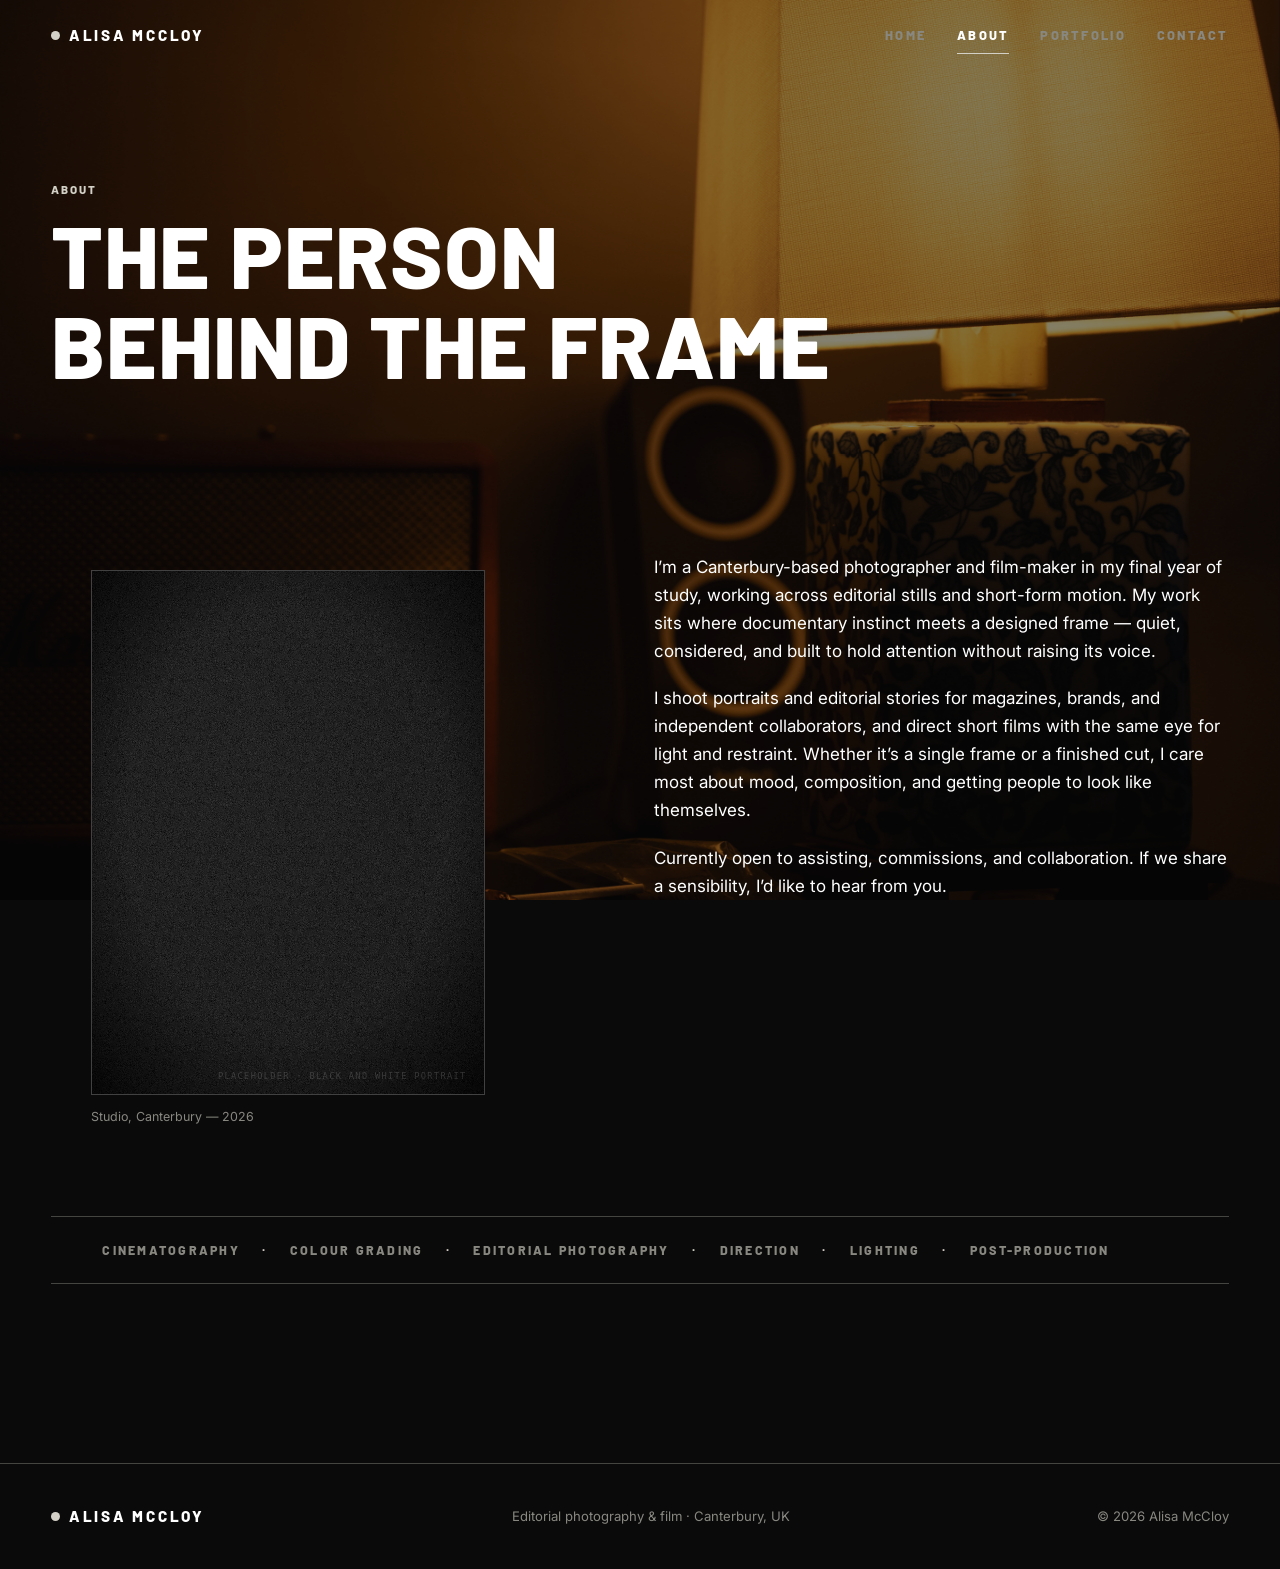
==== commit ed5f8e94: "Use real photos for per-page background stills Replace the placeholder SVG backgrounds on About, Por" ====
--- a/about.html
+++ b/about.html
@@ -3,55 +3,78 @@
 <head>
   <meta charset="UTF-8" />
   <meta name="viewport" content="width=device-width, initial-scale=1.0" />
-  <title>About - Alisa McCloy</title>
-  <meta name="description" content="About Alisa McCloy, a Canterbury-based photographer and film-maker." />
+  <title>About — Alisa McCloy</title>
+  <meta name="description" content="About Alisa McCloy — a Canterbury-based editorial photographer and film-maker working across stills and motion." />
   <link rel="icon" type="image/svg+xml" href="assets/images/favicon.svg" />
   <link rel="preconnect" href="https://fonts.googleapis.com" />
   <link rel="preconnect" href="https://fonts.gstatic.com" crossorigin />
-  <link href="https://fonts.googleapis.com/css2?family=Inter:wght@400;500;600&family=Playfair+Display:wght@500;600&display=swap" rel="stylesheet" />
+  <link href="https://fonts.googleapis.com/css2?family=Barlow:wght@800&family=Inter:wght@400;500;600&display=swap" rel="stylesheet" />
   <link rel="stylesheet" href="css/styles.css" />
 </head>
-<body data-page="about">
+<body>
   <a class="skip-link" href="#main">Skip to content</a>
 
-  <header class="side-nav" aria-label="Site navigation">
-    <a class="brand" href="index.html">Alisa<br />McCloy</a>
-    <button class="menu-toggle" type="button" aria-expanded="false" aria-controls="site-menu">Menu</button>
-    <nav class="site-menu" id="site-menu">
-      <a href="portfolio.html">Work</a>
-      <a href="about.html" aria-current="page">About</a>
-      <a href="contact.html">Contact</a>
+  <div class="bg-stage" data-section="about" aria-hidden="true">
+    <div class="bg-stage__layer layer--home"      style="background-image:url('assets/images/bg-home.svg')"></div>
+    <div class="bg-stage__layer layer--about"     style="background-image:url('assets/images/DSC_0011.jpg')"></div>
+    <div class="bg-stage__layer layer--portfolio" style="background-image:url('assets/images/bg-portfolio.svg')"></div>
+    <div class="bg-stage__layer layer--contact"   style="background-image:url('assets/images/bg-contact.svg')"></div>
+  </div>
+
+  <header class="nav" id="nav">
+    <a class="nav__brand" href="index.html"><span class="dot"></span>Alisa McCloy</a>
+    <button class="nav__toggle" aria-label="Toggle menu" aria-expanded="false" aria-controls="nav-links">
+      <svg width="22" height="22" viewBox="0 0 22 22" fill="none" stroke="currentColor" stroke-width="1.6"><path d="M3 6h16M3 11h16M3 16h16"/></svg>
+    </button>
+    <nav class="nav__links" id="nav-links" aria-label="Primary">
+      <a class="nav__link" data-bg="home"      href="index.html">Home</a>
+      <a class="nav__link" data-bg="about"     href="about.html"     aria-current="page">About</a>
+      <a class="nav__link" data-bg="portfolio" href="portfolio.html">Portfolio</a>
+      <a class="nav__link" data-bg="contact"   href="contact.html">Contact</a>
     </nav>
-    <p class="side-note">Photography<br />Film<br />Canterbury</p>
   </header>
 
-  <main id="main" class="page about-page">
-    <section class="split-intro">
-      <div>
-        <p class="kicker">About</p>
-        <h1>The person behind the frame.</h1>
+  <main id="main">
+    <header class="page-head container">
+      <p class="eyebrow">About</p>
+      <h1 class="page-head__title">The Person<br />Behind the Frame</h1>
+    </header>
+
+    <section class="section container">
+      <div class="grid12 about__grid">
+        <figure class="about__portrait">
+          <img src="assets/images/portrait.svg" alt="Black-and-white studio portrait of Alisa McCloy" loading="lazy" />
+          <figcaption>Studio, Canterbury — 2026</figcaption>
+        </figure>
+        <div class="about__bio">
+          <p>I’m a Canterbury-based photographer and film-maker in my final year of study, working across editorial stills and short-form motion. My work sits where documentary instinct meets a designed frame — quiet, considered, and built to hold attention without raising its voice.</p>
+          <p>I shoot portraits and editorial stories for magazines, brands, and independent collaborators, and direct short films with the same eye for light and restraint. Whether it’s a single frame or a finished cut, I care most about mood, composition, and getting people to look like themselves.</p>
+          <p>Currently open to assisting, commissions, and collaboration. If we share a sensibility, I’d like to hear from you.</p>
+        </div>
       </div>
-      <figure>
-        <img src="assets/images/portrait.svg" alt="Black-and-white studio portrait of Alisa McCloy" />
-      </figure>
-    </section>
 
-    <section class="text-grid">
-      <p>I am a Canterbury-based photographer and film-maker working across editorial stills and short-form motion. My work is built around restraint, observation, and a strong sense of mood.</p>
-      <p>I photograph portraits and editorial stories for magazines, brands, and independent collaborators, and I approach film with the same care for light, rhythm, and quiet detail.</p>
-      <p>Currently open to assisting, commissions, and collaboration. If the tone of the work feels close to what you are making, I would like to hear from you.</p>
-    </section>
-
-    <section class="services" aria-label="Skills">
-      <span>Cinematography</span>
-      <span>Editorial Photography</span>
-      <span>Direction</span>
-      <span>Lighting</span>
-      <span>Colour Grading</span>
-      <span>Post-Production</span>
+      <div class="skillstrip">
+        <div class="container skillstrip__inner" role="list" aria-label="Skills">
+          <span class="skill" role="listitem">Cinematography</span><span class="sep">·</span>
+          <span class="skill" role="listitem">Colour Grading</span><span class="sep">·</span>
+          <span class="skill" role="listitem">Editorial Photography</span><span class="sep">·</span>
+          <span class="skill" role="listitem">Direction</span><span class="sep">·</span>
+          <span class="skill" role="listitem">Lighting</span><span class="sep">·</span>
+          <span class="skill" role="listitem">Post-Production</span>
+        </div>
+      </div>
     </section>
   </main>
 
+  <footer class="footer">
+    <div class="container footer__row">
+      <span class="nav__brand"><span class="dot"></span>Alisa McCloy</span>
+      <span class="footer__meta">Editorial photography &amp; film · Canterbury, UK</span>
+      <span class="footer__meta">© <span id="yr">2026</span> Alisa McCloy</span>
+    </div>
+  </footer>
+
   <script src="js/main.js"></script>
+  <script>document.getElementById('yr').textContent = new Date().getFullYear();</script>
 </body>
 </html>
--- a/css/styles.css
+++ b/css/styles.css
@@ -1,552 +1,348 @@
+/* ============================================================
+   FILM PORTFOLIO — STYLES
+   Edit the tokens in :root below to restyle the whole site.
+   ============================================================ */
+
 :root {
-  --paper: #f4f0e8;
-  --ink: #151515;
-  --muted: #74706a;
-  --line: #d8d1c5;
-  --wash: #e9e2d7;
-  --font-serif: "Playfair Display", Georgia, serif;
-  --font-sans: "Inter", Arial, sans-serif;
-  --side: 220px;
-  --gutter: clamp(1.25rem, 4vw, 4rem);
-  --ease: 240ms ease;
-}
-
-*,
-*::before,
-*::after {
-  box-sizing: border-box;
-}
-
-html {
-  -webkit-text-size-adjust: 100%;
-}
-
+  /* — Colour palette ————————————————————————————— */
+  --black:       #0A0A0A;  /* page background */
+  --near-black:  #181818;  /* section/surface background */
+  --charcoal:    #2C2C2A;  /* cards, panels */
+  --slate-grey:  #444441;  /* borders, dividers */
+  --mid-grey:    #5F5E5A;  /* muted/placeholder text */
+  --grey:        #888780;  /* secondary text */
+  --pale-grey:   #D3D1C7;  /* body text */
+  --white:       #FFFFFF;  /* headings, high-emphasis text */
+
+  --bg:             var(--black);
+  --surface:        var(--near-black);
+  --card:           var(--charcoal);
+  --accent:         var(--pale-grey);
+  --accent-dim:     var(--grey);
+  --text-primary:   var(--white);
+  --text-secondary: var(--grey);
+  --divider:        var(--slate-grey);
+  --scrim:          rgba(10, 10, 10, 0.5);
+
+  /* — Typography ————————————————————————————————— */
+  --font-display: "Barlow", system-ui, sans-serif;
+  --font-body:    "Inter", system-ui, sans-serif;
+  --nav-tracking: 0.18em;
+
+  /* — Layout ————————————————————————————————————— */
+  --maxw: 1280px;
+  --gutter: clamp(1.25rem, 4vw, 3.5rem);
+  --col-gap: clamp(1rem, 2.2vw, 2rem);
+  --nav-h: 72px;
+  --ease: 0.4s ease;
+}
+
+/* — Reset ——————————————————————————————————————— */
+*, *::before, *::after { box-sizing: border-box; }
+html { -webkit-text-size-adjust: 100%; scroll-behavior: smooth; }
 body {
   margin: 0;
-  background: var(--paper);
-  color: var(--ink);
-  font-family: var(--font-sans);
-  font-size: 15px;
-  line-height: 1.55;
+  min-height: 100vh;
+  background: var(--bg);
+  color: var(--text-primary);
+  font-family: var(--font-body);
+  font-weight: 400;
+  font-size: clamp(1rem, 0.6vw + 0.85rem, 1.0625rem);
+  line-height: 1.65;
   -webkit-font-smoothing: antialiased;
   text-rendering: optimizeLegibility;
 }
-
-img {
-  display: block;
-  max-width: 100%;
-  height: auto;
-}
-
-a {
+img { display: block; max-width: 100%; height: auto; }
+a { color: inherit; text-decoration: none; }
+button { font: inherit; cursor: pointer; }
+:focus-visible {
+  outline: 2px solid var(--accent);
+  outline-offset: 3px;
+}
+
+/* — Headings (all-caps display per brief; no gradients on type) ——— */
+h1, h2, h3, .display {
+  font-family: var(--font-display);
+  font-weight: 800;
+  text-transform: uppercase;
+  line-height: 1.02;
+  margin: 0;
+  letter-spacing: 0.01em;
+}
+
+/* — Layout helpers ———————————————————————————————— */
+.container { width: 100%; max-width: var(--maxw); margin-inline: auto; padding-inline: var(--gutter); }
+.grid12 { display: grid; grid-template-columns: repeat(12, 1fr); gap: var(--col-gap); }
+.eyebrow {
+  font-family: var(--font-display);
+  font-weight: 800;
+  text-transform: uppercase;
+  letter-spacing: var(--nav-tracking);
+  font-size: 0.72rem;
+  color: var(--accent);
+}
+.section { padding-block: clamp(4rem, 9vw, 8rem); }
+.divider { height: 1px; background: var(--divider); border: 0; opacity: 0.5; }
+
+/* ============================================================
+   NAV-HOVER BACKGROUND CROSSFADE  (the signature interaction)
+   A fixed stack of section images sits behind everything.
+   Hovering / focusing a nav link fades the matching image in.
+   ============================================================ */
+.bg-stage { position: fixed; inset: 0; z-index: -2; background: var(--bg); }
+.bg-stage__layer {
+  position: absolute; inset: 0;
+  background-size: cover;
+  background-position: center;
+  opacity: 0;
+  transition: opacity var(--ease);
+  will-change: opacity;
+}
+.bg-stage__layer.is-active { opacity: 1; }
+.bg-stage::after {            /* dark scrim so content stays legible */
+  content: ""; position: absolute; inset: 0;
+  background: var(--scrim); z-index: 1;
+}
+/* each page shows its own section's still by default, before any hover JS runs */
+.bg-stage[data-section="home"]      .layer--home      { opacity: 1; }
+.bg-stage[data-section="about"]     .layer--about      { opacity: 1; }
+.bg-stage[data-section="portfolio"] .layer--portfolio  { opacity: 1; }
+.bg-stage[data-section="contact"]   .layer--contact    { opacity: 1; }
+
+@media (prefers-reduced-motion: reduce) {
+  .bg-stage__layer { transition: none; }
+}
+@media (hover: none) {
+  .hero__cue { display: none; }
+}
+
+/* ============================================================
+   NAVIGATION
+   ============================================================ */
+.nav {
+  position: fixed; top: 0; left: 0; right: 0; z-index: 50;
+  height: var(--nav-h);
+  display: flex; align-items: center;
+  padding-inline: var(--gutter);
+  background: transparent;
+  transition: background var(--ease), border-color var(--ease);
+  border-bottom: 1px solid transparent;
+}
+.nav.is-scrolled {
+  background: rgba(13, 13, 13, 0.85);
+  -webkit-backdrop-filter: blur(10px);
+  backdrop-filter: blur(10px);
+  border-bottom: 1px solid var(--divider);
+}
+.nav__brand {
+  font-family: var(--font-display); font-weight: 800;
+  text-transform: uppercase; letter-spacing: var(--nav-tracking);
+  font-size: 0.95rem; color: var(--text-primary);
+  display: inline-flex; align-items: center; gap: 0.55rem;
+}
+.nav__brand .dot { width: 9px; height: 9px; border-radius: 50%; background: var(--accent); }
+.nav__links { margin-left: auto; display: flex; gap: clamp(1rem, 2.4vw, 2.6rem); align-items: center; }
+.nav__link {
+  font-family: var(--font-display); font-weight: 800;
+  text-transform: uppercase; letter-spacing: var(--nav-tracking);
+  font-size: 0.8rem; color: var(--text-secondary);
+  padding-block: 0.4rem;
+  position: relative;
+  transition: color var(--ease);
+}
+.nav__link::after {
+  content: ""; position: absolute; left: 0; bottom: -2px;
+  width: 100%; height: 1px; background: var(--accent);
+  transform: scaleX(0); transform-origin: left;
+  transition: transform var(--ease);
+}
+.nav__link:hover, .nav__link:focus-visible { color: var(--text-primary); }
+.nav__link:hover::after, .nav__link:focus-visible::after { transform: scaleX(1); }
+.nav__link[aria-current="page"] { color: var(--text-primary); }
+.nav__link[aria-current="page"]::after { transform: scaleX(1); }
+
+/* Mobile nav toggle */
+.nav__toggle { display: none; background: none; border: 0; color: var(--text-primary); padding: 0.4rem; }
+.nav__toggle svg { display: block; }
+
+@media (max-width: 760px) {
+  .nav__toggle { display: inline-flex; margin-left: auto; }
+  .nav__links {
+    position: fixed; inset: var(--nav-h) 0 auto 0; margin: 0;
+    flex-direction: column; align-items: flex-start; gap: 0;
+    background: var(--bg); border-bottom: 1px solid var(--divider);
+    padding: 0.5rem var(--gutter) 1.25rem;
+    transform: translateY(-120%); transition: transform var(--ease);
+  }
+  .nav__links.is-open { transform: translateY(0); }
+  .nav__link { width: 100%; padding-block: 0.9rem; font-size: 1rem; border-bottom: 1px solid var(--surface); }
+}
+
+/* ============================================================
+   FOOTER
+   ============================================================ */
+.footer { border-top: 1px solid var(--divider); padding-block: 2.5rem; margin-top: 4rem; }
+.footer__row { display: flex; flex-wrap: wrap; gap: 1rem 2rem; align-items: center; justify-content: space-between; }
+.footer__meta { color: var(--text-secondary); font-size: 0.82rem; }
+.footer .socials { display: flex; gap: 1.25rem; }
+
+/* ============================================================
+   BUTTONS / LINKS
+   ============================================================ */
+.btn {
+  display: inline-flex; align-items: center; gap: 0.7rem;
+  font-family: var(--font-display); font-weight: 800;
+  text-transform: uppercase; letter-spacing: var(--nav-tracking);
+  font-size: 0.8rem;
+  color: var(--bg); background: var(--accent);
+  padding: 0.95rem 1.6rem; border: 1px solid var(--accent);
+  transition: background var(--ease), color var(--ease), transform var(--ease);
+}
+.btn:hover, .btn:focus-visible { background: transparent; color: var(--accent); }
+.btn--ghost { background: transparent; color: var(--text-primary); border-color: var(--divider); }
+.btn--ghost:hover, .btn--ghost:focus-visible { color: var(--accent); border-color: var(--accent); }
+.btn .arrow { transition: transform var(--ease); }
+.btn:hover .arrow { transform: translateX(4px); }
+
+/* ============================================================
+   HERO (home)
+   ============================================================ */
+.hero { min-height: 100vh; display: grid; place-items: center; text-align: center; position: relative; padding-top: var(--nav-h); }
+.hero__inner { max-width: 60rem; padding-inline: var(--gutter); }
+.hero__title { font-size: clamp(2.6rem, 9.2vw, 7.25rem); letter-spacing: -0.01em; }
+.hero__title .line { display: block; }
+.hero__title .accent { color: var(--accent); }
+.hero__sub { color: var(--text-secondary); max-width: 40ch; margin: 1.5rem auto 2.25rem; }
+.hero__cue {
+  position: absolute; bottom: 2rem; left: 50%; transform: translateX(-50%);
+  font-family: var(--font-display); font-weight: 800; text-transform: uppercase;
+  letter-spacing: var(--nav-tracking); font-size: 0.66rem; color: var(--text-secondary);
+}
+
+/* Generic page header (about/portfolio/contact) */
+.page-head { padding-top: calc(var(--nav-h) + clamp(3rem, 8vw, 6rem)); padding-bottom: clamp(1.5rem, 4vw, 3rem); }
+.page-head__title { font-size: clamp(2.4rem, 7vw, 5.5rem); }
+.page-head__lede { color: var(--text-secondary); max-width: 52ch; margin-top: 1.25rem; }
+
+/* ============================================================
+   ABOUT
+   ============================================================ */
+.about__grid { align-items: start; }
+.about__portrait { grid-column: span 5; }
+.about__portrait img { width: 100%; filter: grayscale(1) contrast(1.05); border: 1px solid var(--divider); }
+.about__portrait figcaption { color: var(--text-secondary); font-size: 0.78rem; margin-top: 0.75rem; }
+.about__bio { grid-column: 7 / span 6; }
+.about__bio p { margin-top: 0; }
+.about__bio p + p { margin-top: 1.2rem; }
+@media (max-width: 860px) {
+  .about__portrait, .about__bio { grid-column: 1 / -1; }
+  .about__bio { margin-top: 2.5rem; }
+}
+
+.skillstrip { border-block: 1px solid var(--divider); margin-top: clamp(2.5rem, 6vw, 4.5rem); }
+.skillstrip__inner {
+  display: flex; flex-wrap: wrap; gap: 0.6rem 1.4rem; padding-block: 1.4rem;
+  font-family: var(--font-display); font-weight: 800; text-transform: uppercase;
+  letter-spacing: var(--nav-tracking); font-size: 0.78rem; color: var(--text-secondary);
+}
+.skillstrip__inner span.sep { color: var(--accent); }
+.skillstrip__inner span.skill:hover { color: var(--text-primary); }
+
+/* ============================================================
+   PORTFOLIO
+   ============================================================ */
+.filter { display: inline-flex; gap: 0.4rem; border: 1px solid var(--divider); padding: 0.3rem; margin-bottom: clamp(2rem, 5vw, 3rem); }
+.filter__btn {
+  font-family: var(--font-display); font-weight: 800; text-transform: uppercase;
+  letter-spacing: var(--nav-tracking); font-size: 0.72rem;
+  color: var(--text-secondary); background: transparent; border: 0;
+  padding: 0.6rem 1.1rem; transition: color var(--ease), background var(--ease);
+}
+.filter__btn[aria-pressed="true"] { color: var(--bg); background: var(--accent); }
+
+.work-grid { columns: 3; column-gap: var(--col-gap); }
+@media (max-width: 900px) { .work-grid { columns: 2; } }
+@media (max-width: 560px) { .work-grid { columns: 1; } }
+.work {
+  break-inside: avoid; margin-bottom: var(--col-gap); position: relative;
+  display: block; width: 100%; border: 1px solid transparent; overflow: hidden;
+  background: var(--card); transition: border-color var(--ease);
+  -webkit-appearance: none; appearance: none; text-align: left; padding: 0;
   color: inherit;
-  text-decoration: none;
-}
-
-button,
-input,
-textarea {
-  font: inherit;
-}
-
-button {
-  cursor: pointer;
-}
-
-:focus-visible {
-  outline: 1px solid var(--ink);
-  outline-offset: 4px;
-}
-
+}
+.work img { width: 100%; transition: transform 0.5s ease, opacity var(--ease); }
+.work__overlay {
+  position: absolute; inset: 0; display: flex; align-items: flex-end;
+  padding: 1.1rem; background: linear-gradient(to top, rgba(0,0,0,0.7), rgba(0,0,0,0) 55%);
+  opacity: 0; transition: opacity var(--ease);
+}
+.work__title { font-family: var(--font-display); font-weight: 800; text-transform: uppercase;
+  letter-spacing: 0.1em; font-size: 0.82rem; color: var(--text-primary); }
+.work__meta { display: block; font-family: var(--font-body); font-weight: 400;
+  text-transform: none; letter-spacing: 0; font-size: 0.72rem; color: var(--text-secondary); margin-top: 0.2rem; }
+.work:hover, .work:focus-visible { border-color: var(--accent); }
+.work:hover .work__overlay, .work:focus-visible .work__overlay { opacity: 1; }
+.work[hidden] { display: none; }
+
+/* Lightbox / film modal */
+.lightbox { position: fixed; inset: 0; z-index: 100; display: none; place-items: center;
+  background: rgba(5,5,5,0.92); padding: var(--gutter); }
+.lightbox.is-open { display: grid; }
+.lightbox__stage { max-width: min(1100px, 92vw); max-height: 86vh; width: 100%; }
+.lightbox__stage img { width: 100%; max-height: 86vh; object-fit: contain; margin-inline: auto; }
+.lightbox__frame { position: relative; width: 100%; aspect-ratio: 16 / 9; background: #000; }
+.lightbox__frame iframe { position: absolute; inset: 0; width: 100%; height: 100%; border: 0; }
+.lightbox__cap { color: var(--text-secondary); font-size: 0.8rem; margin-top: 0.9rem; text-align: center; }
+.lightbox__close {
+  position: absolute; top: 1.1rem; right: 1.3rem; background: none; border: 1px solid var(--divider);
+  color: var(--text-primary); width: 44px; height: 44px; display: grid; place-items: center;
+  transition: border-color var(--ease), color var(--ease);
+}
+.lightbox__close:hover { border-color: var(--accent); color: var(--accent); }
+
+/* ============================================================
+   CONTACT
+   ============================================================ */
+.contact__grid { align-items: start; }
+.contact__form { grid-column: 1 / span 7; }
+.contact__aside { grid-column: 9 / span 4; }
+@media (max-width: 860px) {
+  .contact__form, .contact__aside { grid-column: 1 / -1; }
+  .contact__aside { margin-top: 2.5rem; }
+}
+.field { margin-bottom: 1.4rem; }
+.field label {
+  display: block; font-family: var(--font-display); font-weight: 800; text-transform: uppercase;
+  letter-spacing: var(--nav-tracking); font-size: 0.7rem; color: var(--text-secondary); margin-bottom: 0.55rem;
+}
+.field input, .field textarea {
+  width: 100%; background: var(--card); color: var(--text-primary);
+  border: 1px solid var(--divider); padding: 0.9rem 1rem; font: inherit;
+  transition: border-color var(--ease);
+}
+.field input:focus, .field textarea:focus { outline: none; border-color: var(--accent); }
+.field textarea { min-height: 160px; resize: vertical; }
+.form__status { min-height: 1.4rem; font-size: 0.85rem; color: var(--accent); margin-top: 0.4rem; }
+.contact__aside h3 { font-size: 1rem; letter-spacing: 0.08em; margin-bottom: 0.6rem; }
+.contact__aside a.maillink { color: var(--accent); border-bottom: 1px solid var(--accent-dim); }
+.contact__aside .loc { color: var(--text-secondary); font-size: 0.85rem; margin-top: 1.5rem; }
+.socials a {
+  display: inline-flex; align-items: center; gap: 0.5rem; color: var(--text-secondary);
+  font-family: var(--font-display); font-weight: 800; text-transform: uppercase;
+  letter-spacing: 0.12em; font-size: 0.74rem; transition: color var(--ease);
+}
+.socials a:hover, .socials a:focus-visible { color: var(--accent); }
+.contact__aside .socials { display: flex; gap: 1.4rem; margin-top: 1.25rem; flex-wrap: wrap; }
+
+/* Utility */
+.visually-hidden {
+  position: absolute !important; width: 1px; height: 1px; padding: 0; margin: -1px;
+  overflow: hidden; clip: rect(0 0 0 0); white-space: nowrap; border: 0;
+}
 .skip-link {
-  position: fixed;
-  top: 1rem;
-  left: 1rem;
-  z-index: 100;
-  transform: translateY(-180%);
-  background: var(--ink);
-  color: var(--paper);
-  padding: 0.7rem 1rem;
-}
-
-.skip-link:focus {
-  transform: translateY(0);
-}
-
-.side-nav {
-  position: fixed;
-  inset: 0 auto 0 0;
-  z-index: 30;
-  width: var(--side);
-  display: grid;
-  grid-template-rows: auto 1fr auto;
-  padding: 2rem 1.7rem;
-  border-right: 1px solid var(--line);
-  background: color-mix(in srgb, var(--paper) 92%, white);
-}
-
-.brand {
-  width: max-content;
-  font-size: 0.86rem;
-  font-weight: 600;
-  line-height: 1.1;
-  letter-spacing: 0.02em;
-}
-
-.menu-toggle {
-  display: none;
-}
-
-.site-menu {
-  align-self: center;
-  display: grid;
-  gap: 0.65rem;
-}
-
-.site-menu a,
-.text-link,
-.filter__btn,
-.social-links a {
-  position: relative;
-  width: max-content;
-  border: 0;
-  background: transparent;
-  color: var(--ink);
-  padding: 0;
-  font-size: 0.82rem;
-  font-weight: 500;
-  letter-spacing: 0.08em;
-  text-transform: uppercase;
-}
-
-.site-menu a::after,
-.text-link::after,
-.social-links a::after {
-  content: "";
-  position: absolute;
-  left: 0;
-  right: 0;
-  bottom: -0.18rem;
-  height: 1px;
-  background: currentColor;
-  transform: scaleX(0);
-  transform-origin: left;
-  transition: transform var(--ease);
-}
-
-.site-menu a:hover::after,
-.site-menu a:focus-visible::after,
-.site-menu a[aria-current="page"]::after,
-.text-link:hover::after,
-.text-link:focus-visible::after,
-.social-links a:hover::after,
-.social-links a:focus-visible::after {
-  transform: scaleX(1);
-}
-
-.side-note {
-  margin: 0;
-  color: var(--muted);
-  font-size: 0.82rem;
-}
-
-.home,
-.page {
-  min-height: 100vh;
-  margin-left: var(--side);
-}
-
-.home {
-  display: grid;
-  grid-template-columns: minmax(0, 1fr) minmax(18rem, 32vw);
-  align-items: end;
-  gap: clamp(2rem, 5vw, 5rem);
-  padding: 2rem var(--gutter);
-}
-
-.home-stage {
-  position: relative;
-  align-self: center;
-  min-height: min(78vh, 760px);
-}
-
-.home-image {
-  position: absolute;
-  inset: 0;
-  margin: 0;
-  opacity: 0;
-  transform: translateY(12px);
-  transition: opacity 420ms ease, transform 420ms ease;
-}
-
-.home-image.is-active {
-  opacity: 1;
-  transform: translateY(0);
-}
-
-.home-image img {
-  width: 100%;
-  height: min(78vh, 760px);
-  object-fit: cover;
-  background: var(--wash);
-  filter: saturate(0.75) contrast(0.98);
-}
-
-.home-copy {
-  max-width: 24rem;
-  padding-bottom: 3vh;
-}
-
-.kicker {
-  margin: 0 0 1.1rem;
-  color: var(--muted);
-  font-size: 0.76rem;
-  font-weight: 500;
-  letter-spacing: 0.1em;
-  text-transform: uppercase;
-}
-
-h1 {
-  margin: 0;
-  font-family: var(--font-serif);
-  font-size: clamp(3.4rem, 8vw, 9rem);
-  font-weight: 500;
-  line-height: 0.92;
-  letter-spacing: 0;
-}
-
-.home-copy p:not(.kicker) {
-  max-width: 20rem;
-  margin: 1.5rem 0 1.8rem;
-  color: var(--muted);
-}
-
-.page {
-  padding: 2rem var(--gutter) 5rem;
-}
-
-.page-head {
-  min-height: 44vh;
-  display: grid;
-  align-content: end;
-  border-bottom: 1px solid var(--line);
-  padding-bottom: 2rem;
-}
-
-.page-head h1,
-.split-intro h1,
-.contact-hero h1 {
-  max-width: 11ch;
-}
-
-.filter {
-  display: flex;
-  flex-wrap: wrap;
-  gap: 1rem 1.4rem;
-  padding: 1.4rem 0 2rem;
-}
-
-.filter__btn {
-  color: var(--muted);
-}
-
-.filter__btn[aria-pressed="true"] {
-  color: var(--ink);
-}
-
-.project-list {
-  display: grid;
-  grid-template-columns: repeat(2, minmax(0, 1fr));
-  gap: clamp(2rem, 5vw, 5rem) clamp(1.5rem, 3vw, 3rem);
-}
-
-.project-card {
-  display: grid;
-  gap: 0.8rem;
-  border: 0;
-  background: transparent;
-  padding: 0;
-  text-align: left;
-  color: var(--ink);
-}
-
-.project-card:nth-child(2n) {
-  transform: translateY(4rem);
-}
-
-.project-card img {
-  width: 100%;
-  aspect-ratio: 4 / 5;
-  object-fit: cover;
-  background: var(--wash);
-  filter: saturate(0.72);
-  transition: filter var(--ease), transform var(--ease);
-}
-
-.project-card:hover img,
-.project-card:focus-visible img {
-  filter: saturate(1) contrast(1.02);
-  transform: translateY(-3px);
-}
-
-.project-card b,
-.project-card small {
-  display: block;
-}
-
-.project-card b {
-  font-family: var(--font-serif);
-  font-size: 1.25rem;
-  font-weight: 500;
-}
-
-.project-card small {
-  color: var(--muted);
-  font-size: 0.8rem;
-}
-
-.project-card[hidden] {
-  display: none;
-}
-
-.split-intro {
-  min-height: 78vh;
-  display: grid;
-  grid-template-columns: minmax(0, 0.8fr) minmax(18rem, 0.72fr);
-  align-items: end;
-  gap: clamp(2rem, 5vw, 5rem);
-  border-bottom: 1px solid var(--line);
-  padding-bottom: 2rem;
-}
-
-.split-intro figure {
-  margin: 0;
-}
-
-.split-intro img {
-  width: 100%;
-  max-height: 72vh;
-  object-fit: cover;
-  background: var(--wash);
-  filter: grayscale(1) contrast(0.95);
-}
-
-.text-grid {
-  display: grid;
-  grid-template-columns: repeat(3, minmax(0, 1fr));
-  gap: clamp(1.5rem, 3vw, 3rem);
-  padding: 3rem 0;
-  color: var(--muted);
-}
-
-.services {
-  display: flex;
-  flex-wrap: wrap;
-  gap: 0.7rem 1.2rem;
-  border-top: 1px solid var(--line);
-  padding-top: 1.4rem;
-}
-
-.services span {
-  font-size: 0.78rem;
-  letter-spacing: 0.08em;
-  text-transform: uppercase;
-}
-
-.contact-hero {
-  min-height: 62vh;
-  display: grid;
-  align-content: end;
-  gap: 1.2rem;
-  border-bottom: 1px solid var(--line);
-  padding-bottom: 2rem;
-}
-
-.large-mail {
-  width: max-content;
-  font-family: var(--font-serif);
-  font-size: clamp(1.8rem, 4vw, 4.6rem);
-  line-height: 1;
-}
-
-.contact-grid {
-  display: grid;
-  grid-template-columns: minmax(0, 0.8fr) minmax(16rem, 0.4fr);
-  gap: clamp(2rem, 6vw, 6rem);
-  padding-top: 3rem;
-}
-
-form {
-  display: grid;
-  gap: 1.4rem;
-}
-
-label {
-  display: grid;
-  gap: 0.5rem;
-  color: var(--muted);
-  font-size: 0.78rem;
-  letter-spacing: 0.08em;
-  text-transform: uppercase;
-}
-
-input,
-textarea {
-  width: 100%;
-  border: 0;
-  border-bottom: 1px solid var(--line);
-  background: transparent;
-  color: var(--ink);
-  padding: 0.75rem 0;
-  font-size: 1rem;
-  letter-spacing: 0;
-  text-transform: none;
-}
-
-textarea {
-  min-height: 9rem;
-  resize: vertical;
-}
-
-.form-status {
-  min-height: 1.2rem;
-  margin: 0;
-  color: var(--muted);
-}
-
-.contact-grid aside {
-  color: var(--muted);
-}
-
-.social-links {
-  display: grid;
-  gap: 0.65rem;
-  margin-top: 2rem;
-}
-
-.lightbox {
-  position: fixed;
-  inset: 0;
-  z-index: 80;
-  display: none;
-  place-items: center;
-  padding: var(--gutter);
-  background: rgba(244, 240, 232, 0.94);
-}
-
-.lightbox.is-open {
-  display: grid;
-}
-
-.lightbox figure {
-  max-width: min(980px, 88vw);
-  margin: 0;
-}
-
-.lightbox img {
-  max-height: 78vh;
-  margin-inline: auto;
-  object-fit: contain;
-}
-
-.lightbox__caption {
-  margin-top: 1rem;
-  color: var(--muted);
-  text-align: center;
-}
-
-.lightbox__close {
-  position: absolute;
-  top: 1.5rem;
-  right: 1.5rem;
-  border: 0;
-  background: transparent;
-  color: var(--ink);
-  font-size: 0.78rem;
-  letter-spacing: 0.08em;
-  text-transform: uppercase;
-}
-
-@media (max-width: 860px) {
-  :root {
-    --side: 0px;
-  }
-
-  .side-nav {
-    inset: 0 0 auto 0;
-    width: 100%;
-    min-height: 64px;
-    grid-template-columns: auto auto;
-    grid-template-rows: auto auto;
-    align-items: center;
-    padding: 1rem 1.2rem;
-    border-right: 0;
-    border-bottom: 1px solid var(--line);
-  }
-
-  .brand {
-    grid-column: 1;
-  }
-
-  .menu-toggle {
-    display: block;
-    grid-column: 2;
-    justify-self: end;
-    border: 0;
-    background: transparent;
-    color: var(--ink);
-    padding: 0;
-    font-size: 0.78rem;
-    letter-spacing: 0.08em;
-    text-transform: uppercase;
-  }
-
-  .site-menu {
-    grid-column: 1 / -1;
-    display: none;
-    align-self: auto;
-    padding-top: 1.2rem;
-  }
-
-  .site-menu.is-open {
-    display: grid;
-  }
-
-  .side-note {
-    display: none;
-  }
-
-  .home,
-  .page {
-    margin-left: 0;
-    padding-top: 6rem;
-  }
-
-  .home {
-    min-height: auto;
-    grid-template-columns: 1fr;
-  }
-
-  .home-stage {
-    min-height: 56vh;
-  }
-
-  .home-image img {
-    height: 56vh;
-  }
-
-  .project-list,
-  .split-intro,
-  .text-grid,
-  .contact-grid {
-    grid-template-columns: 1fr;
-  }
-
-  .project-card:nth-child(2n) {
-    transform: none;
-  }
-
-  h1 {
-    font-size: clamp(3rem, 16vw, 5rem);
-  }
-}
+  position: absolute; left: 0.5rem; top: -3rem; z-index: 200; background: var(--accent);
+  color: var(--bg); padding: 0.6rem 1rem; font-family: var(--font-display); font-weight: 800;
+  text-transform: uppercase; letter-spacing: var(--nav-tracking); font-size: 0.75rem;
+  transition: top var(--ease);
+}
+.skip-link:focus { top: 0.5rem; }
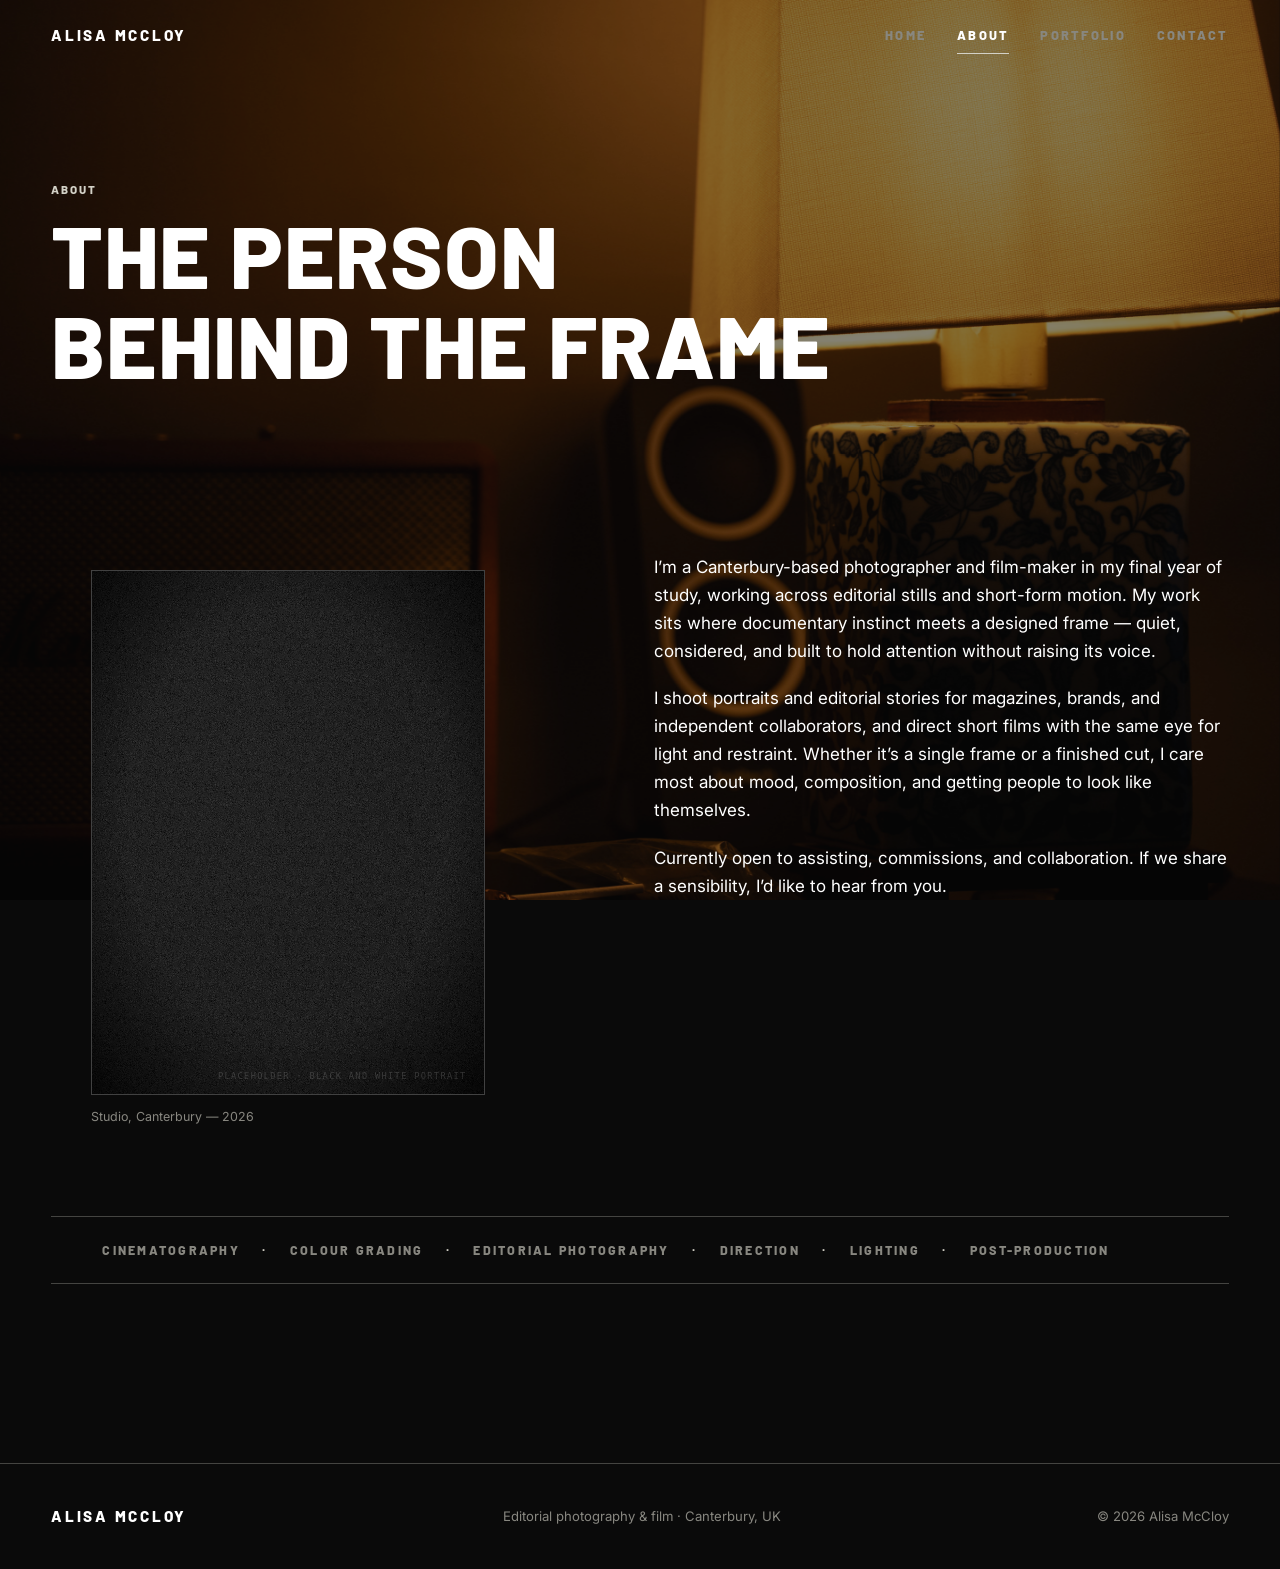
==== commit fb95346e: "Remove dot before brand name in nav and footer Drop the decorative dot span before "Alisa McCloy" si" ====
--- a/about.html
+++ b/about.html
@@ -17,12 +17,12 @@
   <div class="bg-stage" data-section="about" aria-hidden="true">
     <div class="bg-stage__layer layer--home"      style="background-image:url('assets/images/bg-home.svg')"></div>
     <div class="bg-stage__layer layer--about"     style="background-image:url('assets/images/DSC_0011.jpg')"></div>
-    <div class="bg-stage__layer layer--portfolio" style="background-image:url('assets/images/bg-portfolio.svg')"></div>
-    <div class="bg-stage__layer layer--contact"   style="background-image:url('assets/images/bg-contact.svg')"></div>
+    <div class="bg-stage__layer layer--portfolio" style="background-image:url('assets/images/DSC_0011.jpg')"></div>
+    <div class="bg-stage__layer layer--contact"   style="background-image:url('assets/images/DSC_0011.jpg')"></div>
   </div>
 
   <header class="nav" id="nav">
-    <a class="nav__brand" href="index.html"><span class="dot"></span>Alisa McCloy</a>
+    <a class="nav__brand" href="index.html">Alisa McCloy</a>
     <button class="nav__toggle" aria-label="Toggle menu" aria-expanded="false" aria-controls="nav-links">
       <svg width="22" height="22" viewBox="0 0 22 22" fill="none" stroke="currentColor" stroke-width="1.6"><path d="M3 6h16M3 11h16M3 16h16"/></svg>
     </button>
@@ -42,18 +42,18 @@
 
     <section class="section container">
       <div class="grid12 about__grid">
-        <figure class="about__portrait">
+        <figure class="about__portrait" data-reveal>
           <img src="assets/images/portrait.svg" alt="Black-and-white studio portrait of Alisa McCloy" loading="lazy" />
           <figcaption>Studio, Canterbury — 2026</figcaption>
         </figure>
-        <div class="about__bio">
+        <div class="about__bio" data-reveal>
           <p>I’m a Canterbury-based photographer and film-maker in my final year of study, working across editorial stills and short-form motion. My work sits where documentary instinct meets a designed frame — quiet, considered, and built to hold attention without raising its voice.</p>
           <p>I shoot portraits and editorial stories for magazines, brands, and independent collaborators, and direct short films with the same eye for light and restraint. Whether it’s a single frame or a finished cut, I care most about mood, composition, and getting people to look like themselves.</p>
           <p>Currently open to assisting, commissions, and collaboration. If we share a sensibility, I’d like to hear from you.</p>
         </div>
       </div>
 
-      <div class="skillstrip">
+      <div class="skillstrip" data-reveal>
         <div class="container skillstrip__inner" role="list" aria-label="Skills">
           <span class="skill" role="listitem">Cinematography</span><span class="sep">·</span>
           <span class="skill" role="listitem">Colour Grading</span><span class="sep">·</span>
@@ -68,7 +68,7 @@
 
   <footer class="footer">
     <div class="container footer__row">
-      <span class="nav__brand"><span class="dot"></span>Alisa McCloy</span>
+      <span class="nav__brand">Alisa McCloy</span>
       <span class="footer__meta">Editorial photography &amp; film · Canterbury, UK</span>
       <span class="footer__meta">© <span id="yr">2026</span> Alisa McCloy</span>
     </div>
--- a/css/styles.css
+++ b/css/styles.css
@@ -219,6 +219,49 @@
   letter-spacing: var(--nav-tracking); font-size: 0.66rem; color: var(--text-secondary);
 }
 
+.hero-split {
+  display: flex; align-items: flex-start; justify-content: center;
+  gap: clamp(1.5rem, 4vw, 4rem);
+  width: 100%; max-width: var(--maxw); padding-inline: var(--gutter);
+}
+.hero-slideshow-wrap { position: relative; flex-shrink: 0; }
+.hero-slideshow {
+  position: relative; display: block;
+  width: min(46vw, 480px); aspect-ratio: 16 / 10;
+  overflow: hidden;
+  border: 1px solid var(--black);
+}
+.hero-slideshow__slide {
+  position: absolute; inset: 0;
+  background-size: cover; background-position: center;
+  opacity: 0; transition: opacity 2.5s ease;
+  animation: heroKenBurns 7s ease-out forwards paused;
+}
+.hero-slideshow__slide.is-active { opacity: 1; animation-play-state: running; }
+@keyframes heroKenBurns { from { transform: scale(1); } to { transform: scale(1.09); } }
+@media (prefers-reduced-motion: reduce) {
+  .hero-slideshow__slide { animation: none; }
+}
+.hero-slideshow__dots {
+  position: absolute; left: 0; right: 0; bottom: 0.9rem;
+  display: flex; justify-content: center; gap: 0.5rem;
+}
+.hero-slideshow__dot {
+  width: 8px; height: 8px; border-radius: 50%; padding: 0;
+  border: 1px solid var(--white); background: transparent;
+  opacity: 0.6; cursor: pointer; transition: opacity var(--ease), background var(--ease);
+}
+.hero-slideshow__dot:hover { opacity: 1; }
+.hero-slideshow__dot.is-active { background: var(--white); opacity: 1; }
+.hero-split__title {
+  font-family: var(--font-display); font-weight: 800; text-transform: uppercase;
+  font-size: clamp(2rem, 6vw, 4.5rem); line-height: 1; color: var(--text-primary);
+}
+@media (max-width: 700px) {
+  .hero-split { flex-direction: column; align-items: center; text-align: center; }
+  .hero-slideshow { width: min(90vw, 480px); }
+}
+
 /* Generic page header (about/portfolio/contact) */
 .page-head { padding-top: calc(var(--nav-h) + clamp(3rem, 8vw, 6rem)); padding-bottom: clamp(1.5rem, 4vw, 3rem); }
 .page-head__title { font-size: clamp(2.4rem, 7vw, 5.5rem); }
@@ -299,6 +342,20 @@
   transition: border-color var(--ease), color var(--ease);
 }
 .lightbox__close:hover { border-color: var(--accent); color: var(--accent); }
+.lightbox__arrow {
+  position: absolute; top: 50%; transform: translateY(-50%);
+  background: none; border: 0;
+  color: var(--text-primary); width: 52px; height: 52px; display: grid; place-items: center;
+  transition: color var(--ease);
+}
+.lightbox__arrow:hover { color: var(--accent); }
+.lightbox__arrow--prev { left: 1.3rem; }
+.lightbox__arrow--next { right: 1.3rem; }
+@media (max-width: 700px) {
+  .lightbox__arrow { width: 40px; height: 40px; }
+  .lightbox__arrow--prev { left: 0.5rem; }
+  .lightbox__arrow--next { right: 0.5rem; }
+}
 
 /* ============================================================
    CONTACT
@@ -334,6 +391,16 @@
 .socials a:hover, .socials a:focus-visible { color: var(--accent); }
 .contact__aside .socials { display: flex; gap: 1.4rem; margin-top: 1.25rem; flex-wrap: wrap; }
 
+/* Scroll-reveal: fade + slide up on first entering the viewport */
+[data-reveal] {
+  opacity: 0; transform: translateY(24px);
+  transition: opacity 0.7s ease, transform 0.7s ease;
+}
+[data-reveal].is-visible { opacity: 1; transform: translateY(0); }
+@media (prefers-reduced-motion: reduce) {
+  [data-reveal] { opacity: 1; transform: none; transition: none; }
+}
+
 /* Utility */
 .visually-hidden {
   position: absolute !important; width: 1px; height: 1px; padding: 0; margin: -1px;
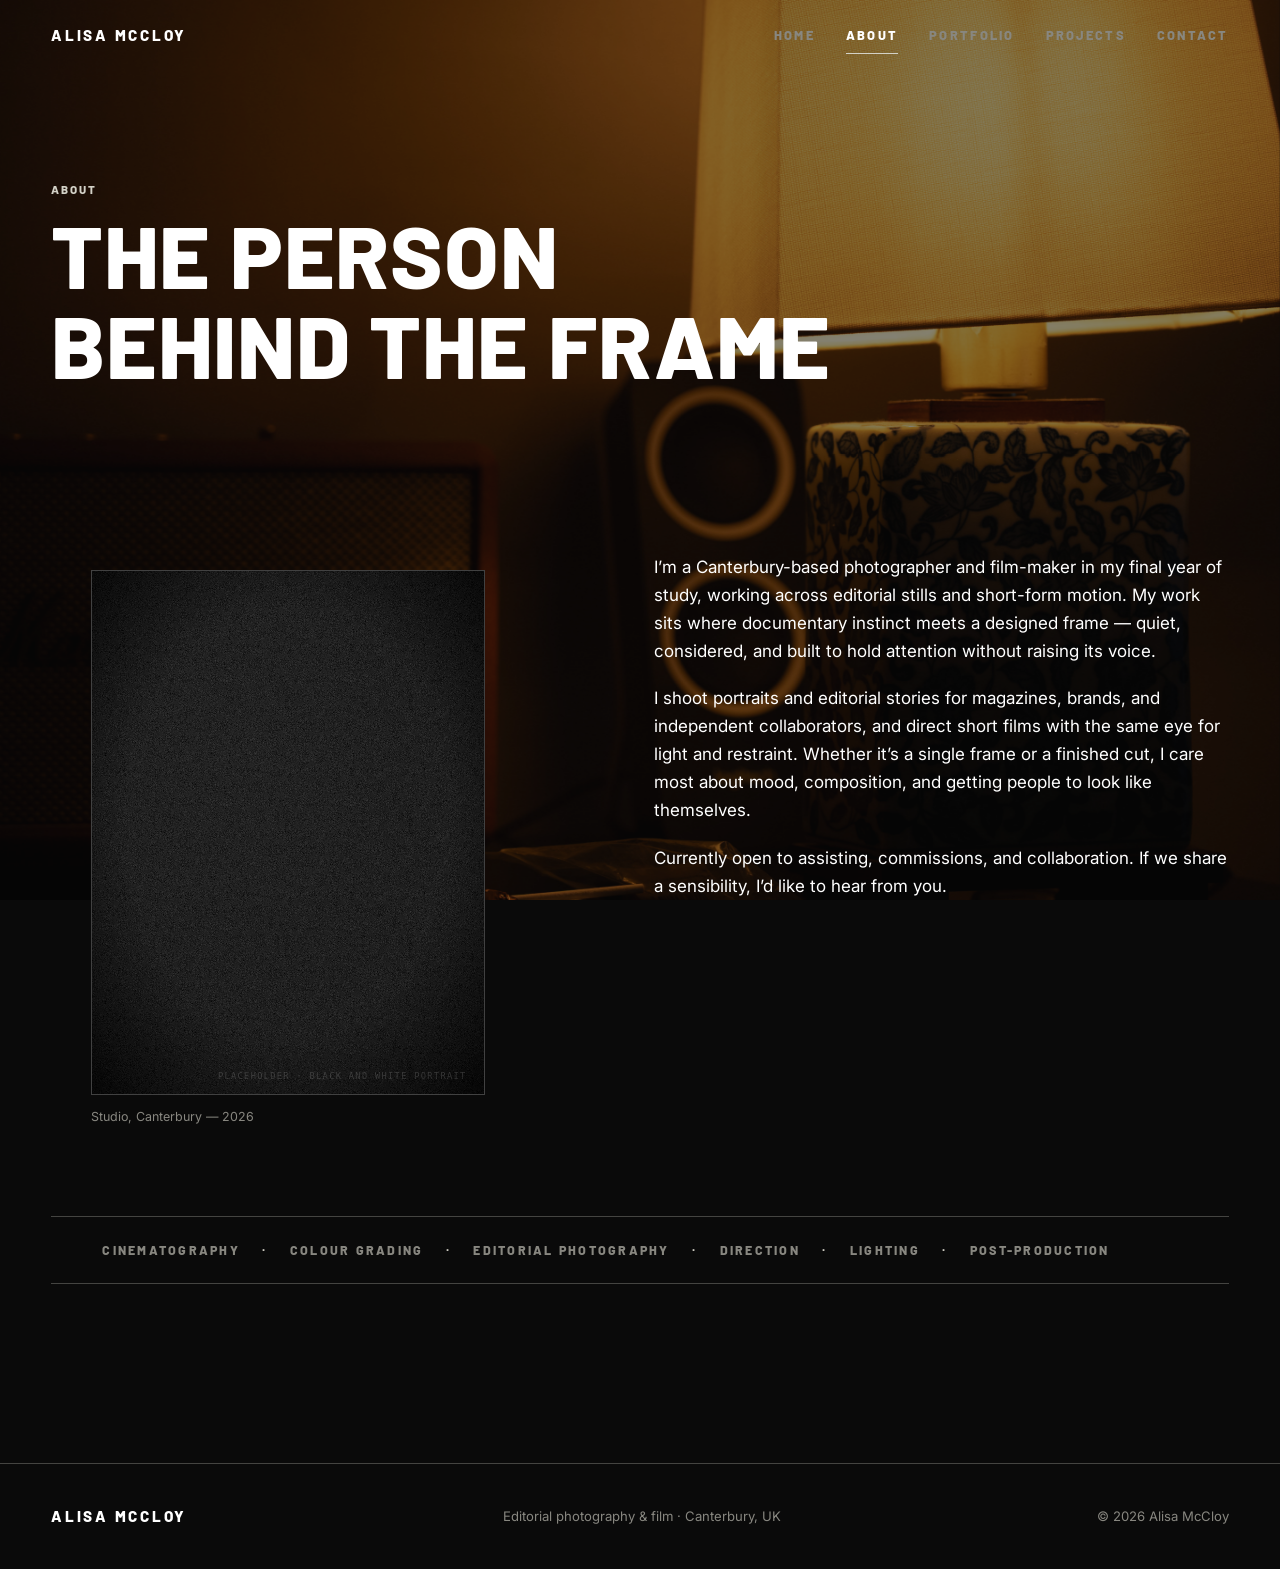
==== commit 6875d479: "Add Projects page for film programming work New projects.html lists in-progress film programming wor" ====
--- a/about.html
+++ b/about.html
@@ -30,6 +30,7 @@
       <a class="nav__link" data-bg="home"      href="index.html">Home</a>
       <a class="nav__link" data-bg="about"     href="about.html"     aria-current="page">About</a>
       <a class="nav__link" data-bg="portfolio" href="portfolio.html">Portfolio</a>
+      <a class="nav__link" data-bg="projects"  href="projects.html">Projects</a>
       <a class="nav__link" data-bg="contact"   href="contact.html">Contact</a>
     </nav>
   </header>
--- a/css/styles.css
+++ b/css/styles.css
@@ -292,6 +292,18 @@
 .skillstrip__inner span.skill:hover { color: var(--text-primary); }
 
 /* ============================================================
+   PROJECTS
+   ============================================================ */
+.projects-list { max-width: 62rem; }
+.projects-list .divider { margin-block: clamp(2rem, 5vw, 3rem); }
+.project__meta {
+  font-family: var(--font-display); font-weight: 800; text-transform: uppercase;
+  letter-spacing: var(--nav-tracking); font-size: 0.7rem; color: var(--accent);
+}
+.project__title { font-size: clamp(1.4rem, 3vw, 2rem); margin-top: 0.5rem; }
+.project__desc { color: var(--text-secondary); max-width: 60ch; margin-top: 0.9rem; }
+
+/* ============================================================
    PORTFOLIO
    ============================================================ */
 .filter { display: inline-flex; gap: 0.4rem; border: 1px solid var(--divider); padding: 0.3rem; margin-bottom: clamp(2rem, 5vw, 3rem); }
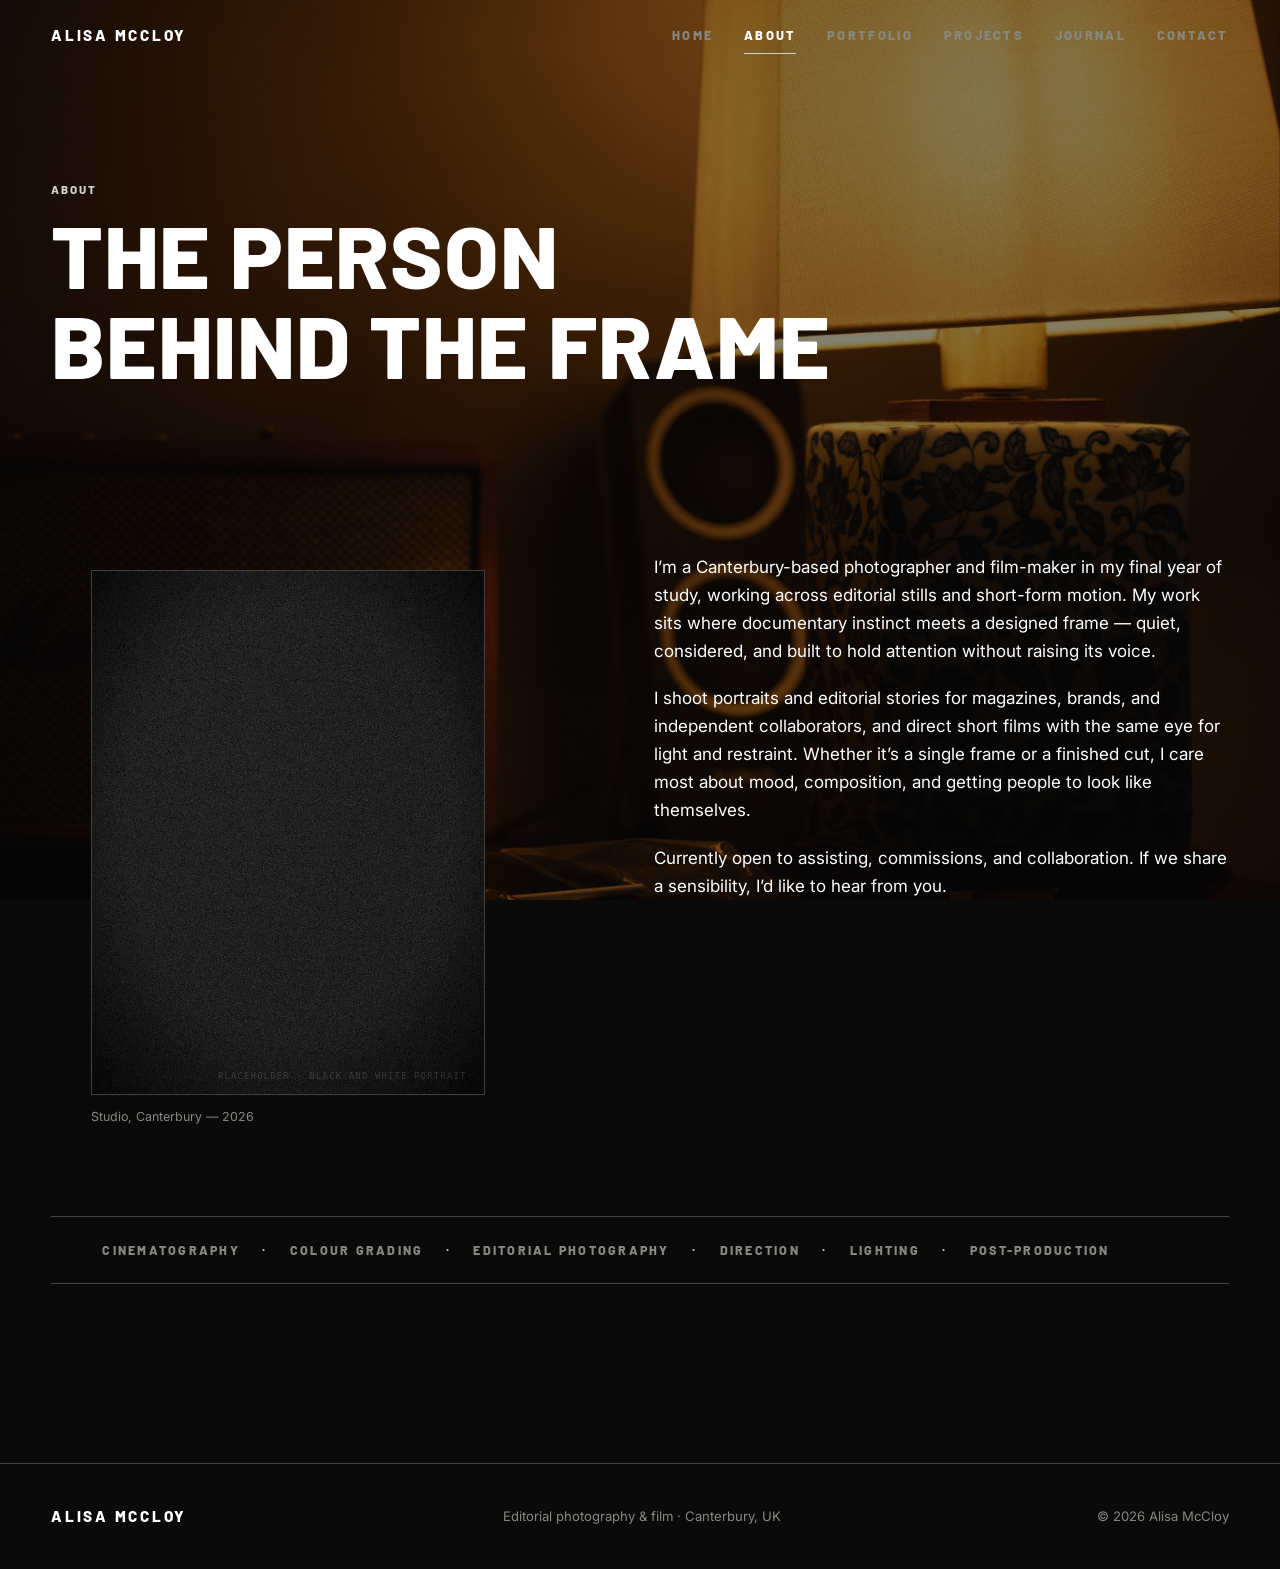
==== commit 54628143: "Add Journal pages and Portrait/Landscape portfolio filter Journal: new Journal page with a Travel se" ====
--- a/about.html
+++ b/about.html
@@ -31,6 +31,7 @@
       <a class="nav__link" data-bg="about"     href="about.html"     aria-current="page">About</a>
       <a class="nav__link" data-bg="portfolio" href="portfolio.html">Portfolio</a>
       <a class="nav__link" data-bg="projects"  href="projects.html">Projects</a>
+      <a class="nav__link" data-bg="journal"   href="journal.html">Journal</a>
       <a class="nav__link" data-bg="contact"   href="contact.html">Contact</a>
     </nav>
   </header>
--- a/css/styles.css
+++ b/css/styles.css
@@ -294,6 +294,12 @@
 /* ============================================================
    PROJECTS
    ============================================================ */
+.projects-group + .projects-group { margin-top: clamp(3rem, 7vw, 5rem); }
+.projects-group__title {
+  font-size: clamp(1.6rem, 3.5vw, 2.25rem);
+  padding-bottom: 1rem; margin-bottom: clamp(1.5rem, 4vw, 2.5rem);
+  border-bottom: 1px solid var(--divider);
+}
 .projects-list { max-width: 62rem; }
 .projects-list .divider { margin-block: clamp(2rem, 5vw, 3rem); }
 .project__meta {
@@ -301,7 +307,43 @@
   letter-spacing: var(--nav-tracking); font-size: 0.7rem; color: var(--accent);
 }
 .project__title { font-size: clamp(1.4rem, 3vw, 2rem); margin-top: 0.5rem; }
+.project__title a:hover { color: var(--accent); }
+.project__image {
+  width: 100%; max-width: 32rem; aspect-ratio: 4 / 3;
+  object-fit: cover; object-position: center;
+  margin-top: 1.25rem; border: 1px solid var(--black);
+}
 .project__desc { color: var(--text-secondary); max-width: 60ch; margin-top: 0.9rem; }
+
+/* Project detail page (e.g. i-promise.html) */
+.page-head .eyebrow a:hover { color: var(--text-primary); }
+.gallery-grid { columns: 3; column-gap: var(--col-gap); }
+@media (max-width: 900px) { .gallery-grid { columns: 2; } }
+@media (max-width: 560px) { .gallery-grid { columns: 1; } }
+.gallery-item { break-inside: avoid; margin-bottom: var(--col-gap); border: 1px solid var(--divider); }
+.gallery-item img { width: 100%; display: block; }
+.clip { position: relative; width: 100%; max-width: 62rem; aspect-ratio: 16 / 9; background: var(--black); border: 1px solid var(--divider); }
+.clip iframe { position: absolute; inset: 0; width: 100%; height: 100%; border: 0; }
+
+/* Journal: each place is a block that links to its own page */
+.journal-grid {
+  display: grid; gap: var(--col-gap);
+  grid-template-columns: repeat(auto-fill, minmax(min(100%, 26rem), 1fr));
+}
+.journal-block {
+  position: relative; aspect-ratio: 16 / 10;
+  display: flex; align-items: flex-end; justify-content: space-between; gap: 1rem;
+  padding: clamp(1.25rem, 3vw, 2rem);
+  background: var(--card); border: 1px solid var(--divider);
+  transition: border-color var(--ease);
+}
+.journal-block:hover { border-color: var(--accent); }
+.journal-block__title { font-size: clamp(1.6rem, 3.5vw, 2.5rem); }
+.journal-block__title a::after { content: ""; position: absolute; inset: 0; } /* whole block is the link */
+.journal-block__title a:focus-visible { outline: none; }
+.journal-block__title a:focus-visible::after { outline: 2px solid var(--accent); outline-offset: 3px; }
+.journal-block__arrow { font-size: 1.6rem; line-height: 1; transition: transform var(--ease); }
+.journal-block:hover .journal-block__arrow { transform: translateX(6px); }
 
 /* ============================================================
    PORTFOLIO
@@ -338,6 +380,7 @@
 .work:hover, .work:focus-visible { border-color: var(--accent); }
 .work:hover .work__overlay, .work:focus-visible .work__overlay { opacity: 1; }
 .work[hidden] { display: none; }
+.work-empty { color: var(--text-secondary); padding-block: 1rem; }
 
 /* Lightbox / film modal */
 .lightbox { position: fixed; inset: 0; z-index: 100; display: none; place-items: center;
